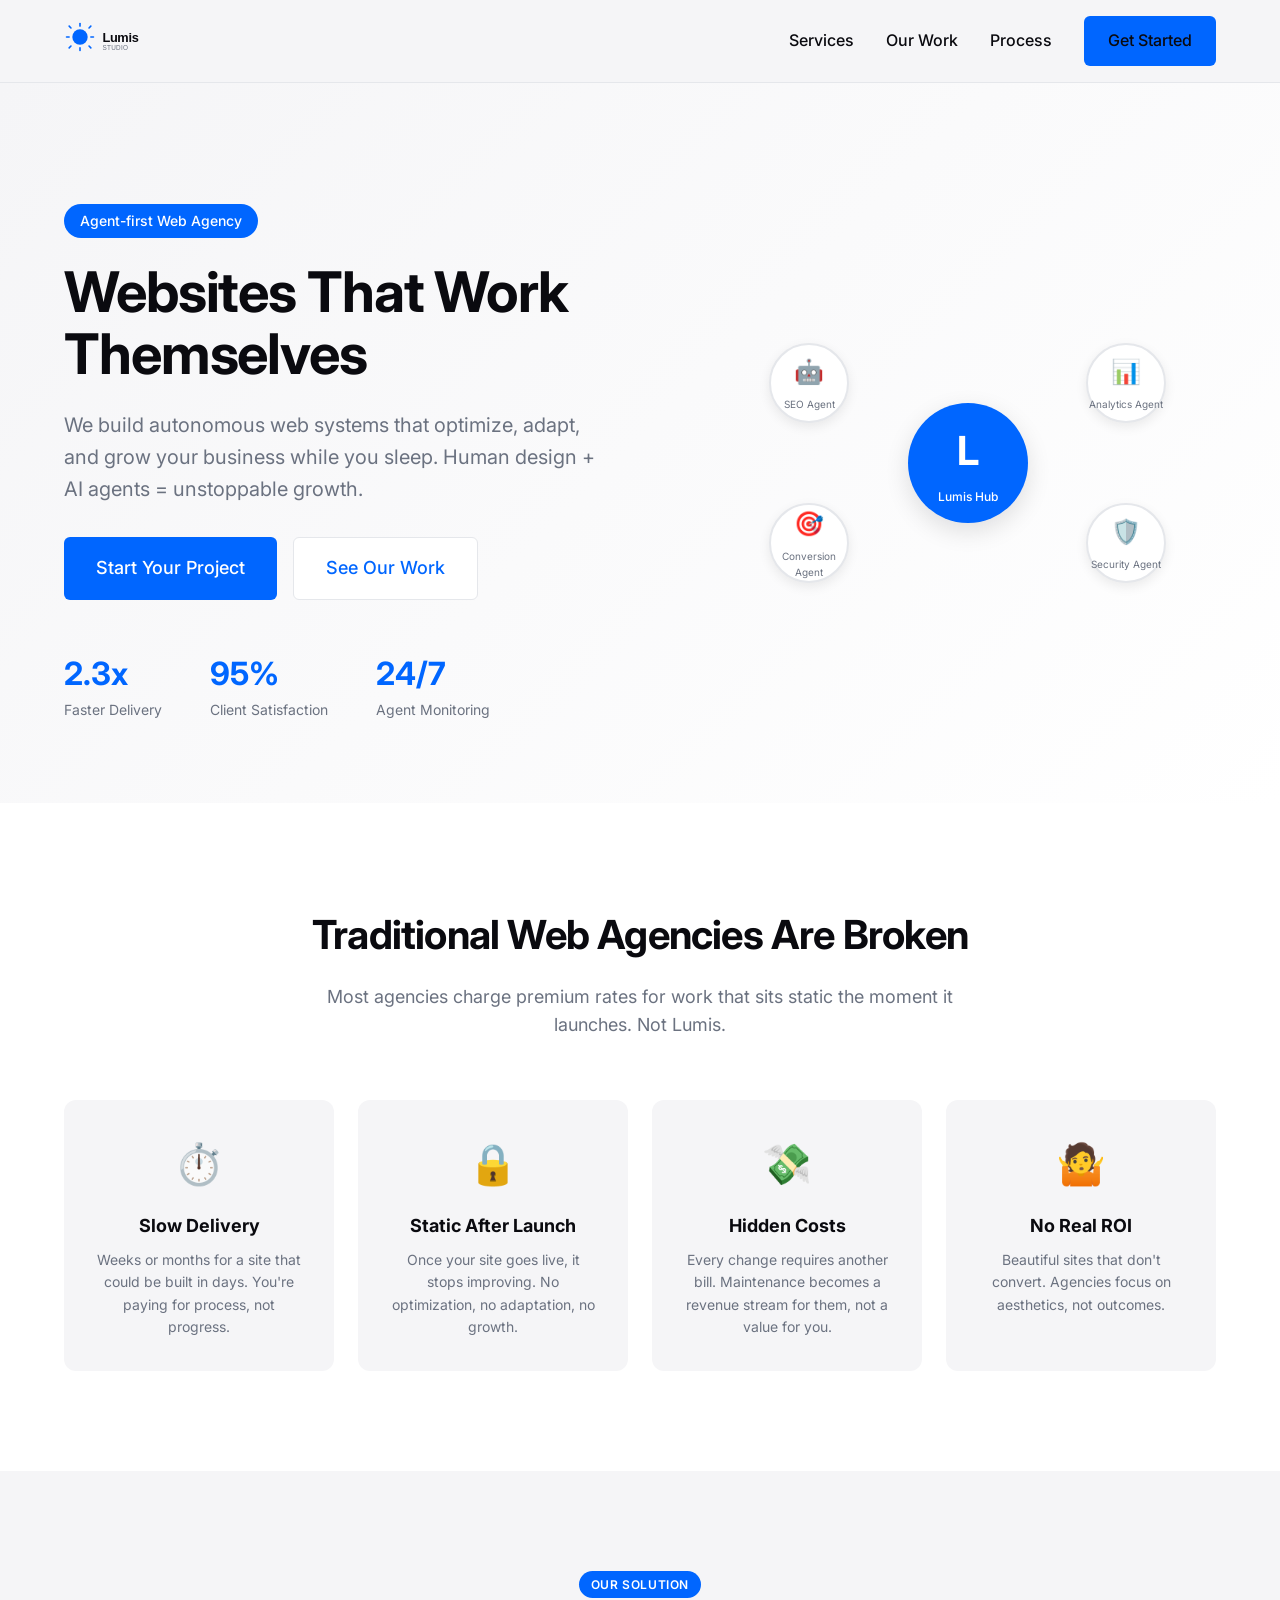
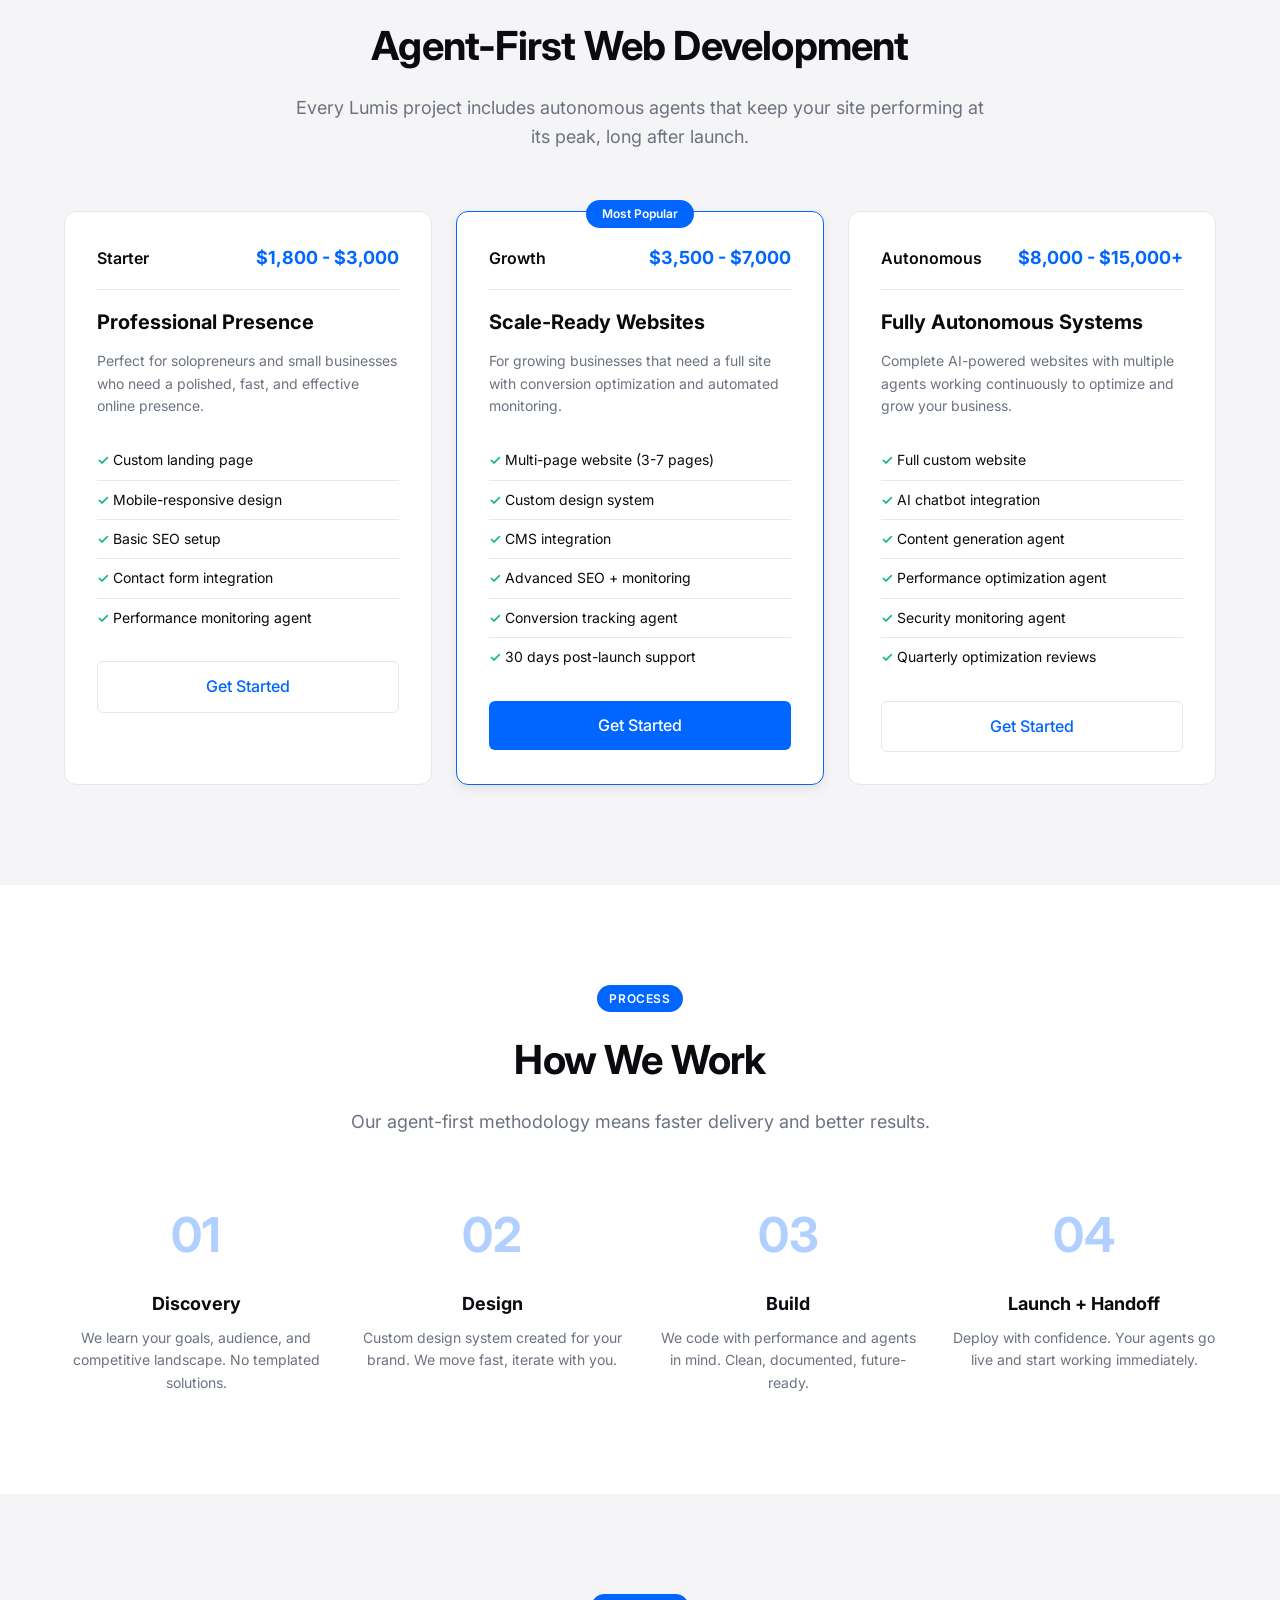
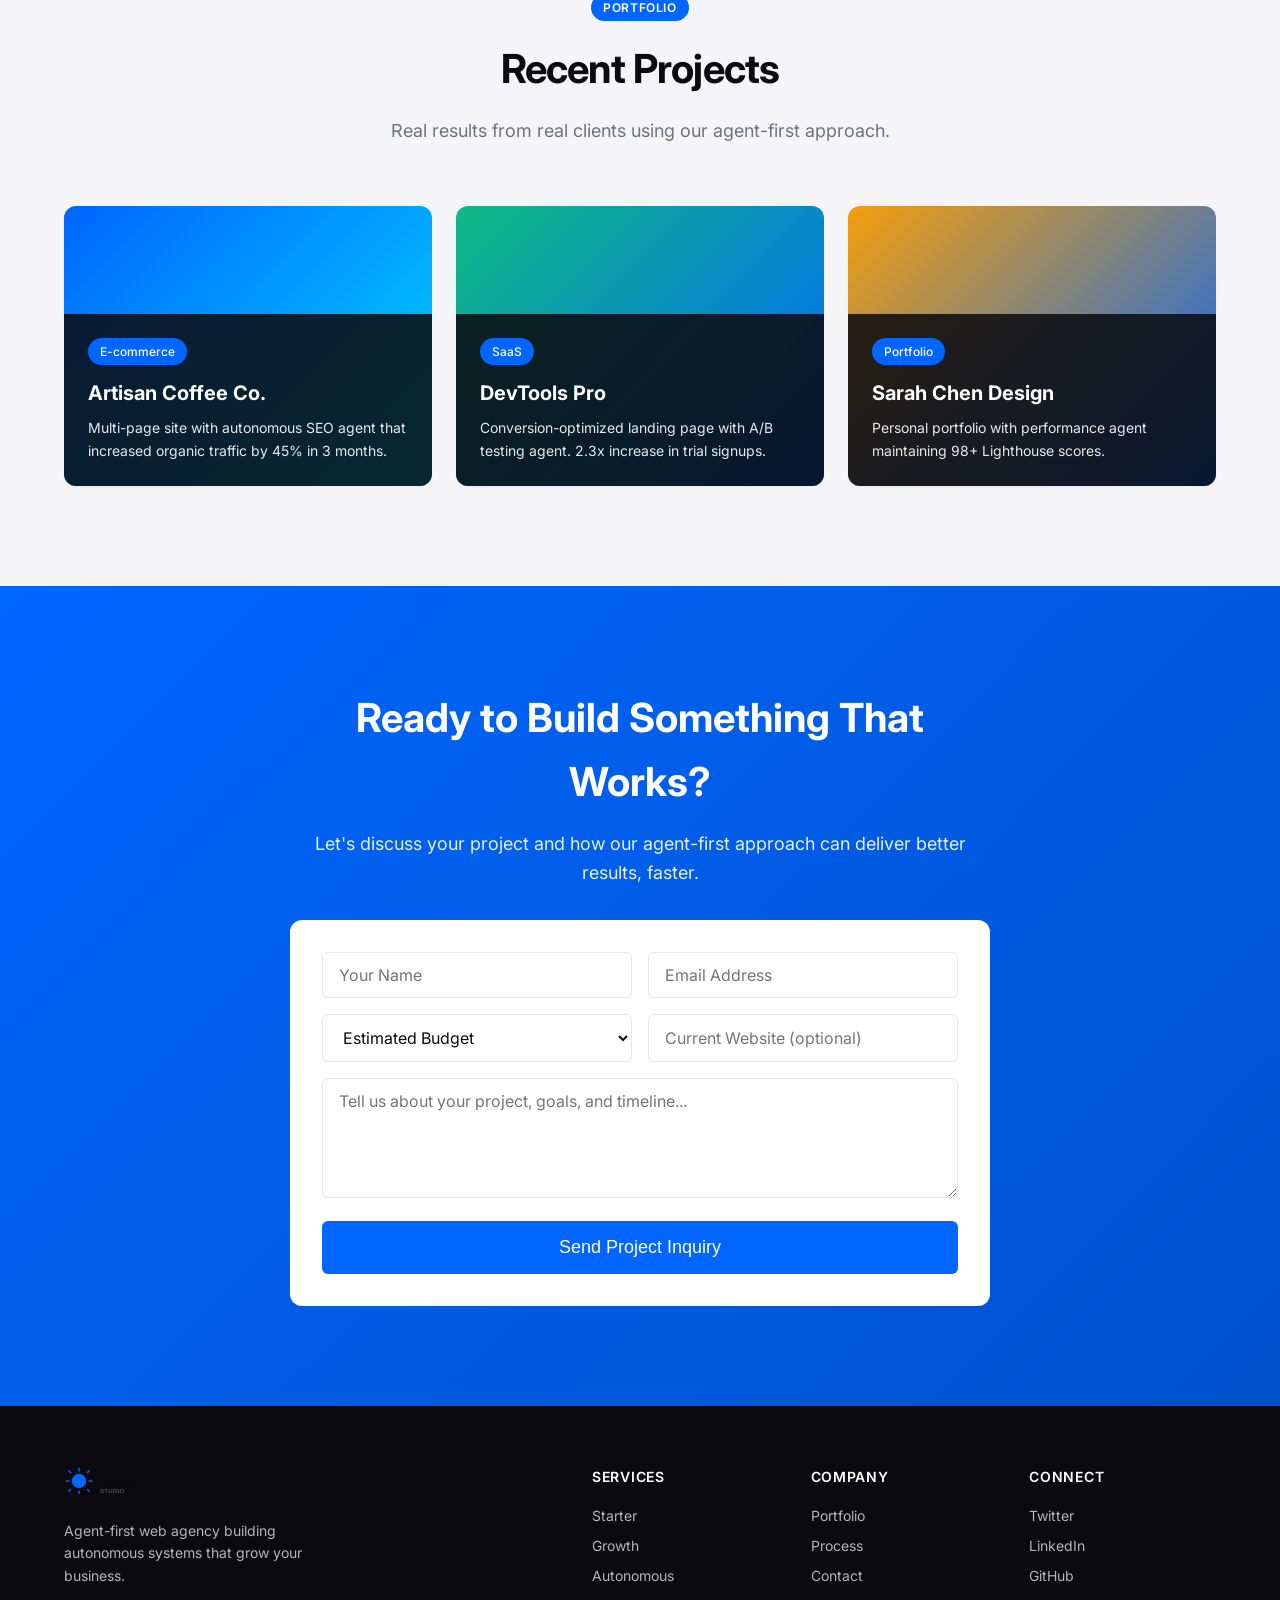
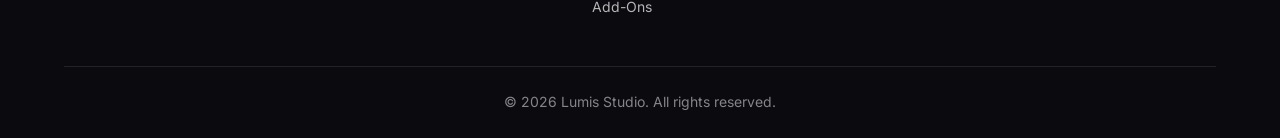
==== src/index.html @ a7a57151 "Initial commit: Lumis Studio landing site - Brand identity (logo, colors, typography, voice) - Servi" ====
<!DOCTYPE html>
<html lang="en">
<head>
    <meta charset="UTF-8">
    <meta name="viewport" content="width=device-width, initial-scale=1.0">
    <title>Lumis Studio — Agent-first Web Agency</title>
    <meta name="description" content="We build websites that work themselves. Agent-first web development with autonomous AI systems that optimize, adapt, and grow your business 24/7.">
    <link rel="preconnect" href="https://fonts.googleapis.com">
    <link rel="preconnect" href="https://fonts.gstatic.com" crossorigin>
    <link href="https://fonts.googleapis.com/css2?family=Inter:wght@400;500;600;700&family=JetBrains+Mono:wght@400;500&display=swap" rel="stylesheet">
    <link rel="stylesheet" href="styles.css">
</head>
<body>
    <!-- Navigation -->
    <nav class="nav">
        <div class="container nav-container">
            <a href="#" class="nav-logo">
                <img src="../brand/logo.svg" alt="Lumis Studio" width="120">
            </a>
            <div class="nav-links">
                <a href="#services">Services</a>
                <a href="#work">Our Work</a>
                <a href="#process">Process</a>
                <a href="#contact" class="btn btn-primary">Get Started</a>
            </div>
            <button class="nav-toggle" aria-label="Toggle menu">
                <span></span>
                <span></span>
                <span></span>
            </button>
        </div>
    </nav>

    <!-- Hero Section -->
    <section class="hero">
        <div class="container">
            <div class="hero-content">
                <span class="hero-badge">Agent-first Web Agency</span>
                <h1>Websites That Work Themselves</h1>
                <p class="hero-subtitle">We build autonomous web systems that optimize, adapt, and grow your business while you sleep. Human design + AI agents = unstoppable growth.</p>
                <div class="hero-cta">
                    <a href="#contact" class="btn btn-primary btn-large">Start Your Project</a>
                    <a href="#work" class="btn btn-secondary btn-large">See Our Work</a>
                </div>
                <div class="hero-stats">
                    <div class="stat">
                        <span class="stat-number">2.3x</span>
                        <span class="stat-label">Faster Delivery</span>
                    </div>
                    <div class="stat">
                        <span class="stat-number">95%</span>
                        <span class="stat-label">Client Satisfaction</span>
                    </div>
                    <div class="stat">
                        <span class="stat-number">24/7</span>
                        <span class="stat-label">Agent Monitoring</span>
                    </div>
                </div>
            </div>
            <div class="hero-visual">
                <div class="agent-node">
                    <div class="agent-icon">🤖</div>
                    <div class="agent-label">SEO Agent</div>
                </div>
                <div class="agent-node">
                    <div class="agent-icon">📊</div>
                    <div class="agent-label">Analytics Agent</div>
                </div>
                <div class="agent-node">
                    <div class="agent-icon">🎯</div>
                    <div class="agent-label">Conversion Agent</div>
                </div>
                <div class="agent-node">
                    <div class="agent-icon">🛡️</div>
                    <div class="agent-label">Security Agent</div>
                </div>
                <div class="agent-hub">
                    <div class="hub-icon">L</div>
                    <div class="hub-label">Lumis Hub</div>
                </div>
            </div>
        </div>
    </section>

    <!-- Problem Section -->
    <section class="problem">
        <div class="container">
            <div class="section-header">
                <h2>Traditional Web Agencies Are Broken</h2>
                <p>Most agencies charge premium rates for work that sits static the moment it launches. Not Lumis.</p>
            </div>
            <div class="problem-grid">
                <div class="problem-card">
                    <div class="problem-icon">⏱️</div>
                    <h3>Slow Delivery</h3>
                    <p>Weeks or months for a site that could be built in days. You're paying for process, not progress.</p>
                </div>
                <div class="problem-card">
                    <div class="problem-icon">🔒</div>
                    <h3>Static After Launch</h3>
                    <p>Once your site goes live, it stops improving. No optimization, no adaptation, no growth.</p>
                </div>
                <div class="problem-card">
                    <div class="problem-icon">💸</div>
                    <h3>Hidden Costs</h3>
                    <p>Every change requires another bill. Maintenance becomes a revenue stream for them, not a value for you.</p>
                </div>
                <div class="problem-card">
                    <div class="problem-icon">🤷</div>
                    <h3>No Real ROI</h3>
                    <p>Beautiful sites that don't convert. Agencies focus on aesthetics, not outcomes.</p>
                </div>
            </div>
        </div>
    </section>

    <!-- Solution Section -->
    <section class="solution" id="services">
        <div class="container">
            <div class="section-header">
                <span class="section-badge">Our Solution</span>
                <h2>Agent-First Web Development</h2>
                <p>Every Lumis project includes autonomous agents that keep your site performing at its peak, long after launch.</p>
            </div>
            <div class="services-grid">
                <div class="service-card">
                    <div class="service-header">
                        <span class="service-tier">Starter</span>
                        <span class="service-price">$1,800 - $3,000</span>
                    </div>
                    <h3>Professional Presence</h3>
                    <p>Perfect for solopreneurs and small businesses who need a polished, fast, and effective online presence.</p>
                    <ul class="service-features">
                        <li>Custom landing page</li>
                        <li>Mobile-responsive design</li>
                        <li>Basic SEO setup</li>
                        <li>Contact form integration</li>
                        <li>Performance monitoring agent</li>
                    </ul>
                    <a href="#contact" class="btn btn-secondary btn-block">Get Started</a>
                </div>
                <div class="service-card featured">
                    <div class="service-badge">Most Popular</div>
                    <div class="service-header">
                        <span class="service-tier">Growth</span>
                        <span class="service-price">$3,500 - $7,000</span>
                    </div>
                    <h3>Scale-Ready Websites</h3>
                    <p>For growing businesses that need a full site with conversion optimization and automated monitoring.</p>
                    <ul class="service-features">
                        <li>Multi-page website (3-7 pages)</li>
                        <li>Custom design system</li>
                        <li>CMS integration</li>
                        <li>Advanced SEO + monitoring</li>
                        <li>Conversion tracking agent</li>
                        <li>30 days post-launch support</li>
                    </ul>
                    <a href="#contact" class="btn btn-primary btn-block">Get Started</a>
                </div>
                <div class="service-card">
                    <div class="service-header">
                        <span class="service-tier">Autonomous</span>
                        <span class="service-price">$8,000 - $15,000+</span>
                    </div>
                    <h3>Fully Autonomous Systems</h3>
                    <p>Complete AI-powered websites with multiple agents working continuously to optimize and grow your business.</p>
                    <ul class="service-features">
                        <li>Full custom website</li>
                        <li>AI chatbot integration</li>
                        <li>Content generation agent</li>
                        <li>Performance optimization agent</li>
                        <li>Security monitoring agent</li>
                        <li>Quarterly optimization reviews</li>
                    </ul>
                    <a href="#contact" class="btn btn-secondary btn-block">Get Started</a>
                </div>
            </div>
        </div>
    </section>

    <!-- How It Works -->
    <section class="process" id="process">
        <div class="container">
            <div class="section-header">
                <span class="section-badge">Process</span>
                <h2>How We Work</h2>
                <p>Our agent-first methodology means faster delivery and better results.</p>
            </div>
            <div class="process-steps">
                <div class="process-step">
                    <div class="step-number">01</div>
                    <h3>Discovery</h3>
                    <p>We learn your goals, audience, and competitive landscape. No templated solutions.</p>
                </div>
                <div class="process-step">
                    <div class="step-number">02</div>
                    <h3>Design</h3>
                    <p>Custom design system created for your brand. We move fast, iterate with you.</p>
                </div>
                <div class="process-step">
                    <div class="step-number">03</div>
                    <h3>Build</h3>
                    <p>We code with performance and agents in mind. Clean, documented, future-ready.</p>
                </div>
                <div class="process-step">
                    <div class="step-number">04</div>
                    <h3>Launch + Handoff</h3>
                    <p>Deploy with confidence. Your agents go live and start working immediately.</p>
                </div>
            </div>
        </div>
    </section>

    <!-- Portfolio Preview -->
    <section class="work" id="work">
        <div class="container">
            <div class="section-header">
                <span class="section-badge">Portfolio</span>
                <h2>Recent Projects</h2>
                <p>Real results from real clients using our agent-first approach.</p>
            </div>
            <div class="work-grid">
                <div class="work-case">
                    <div class="work-image" style="background: linear-gradient(135deg, #0066FF 0%, #00D4FF 100%);">
                        <div class="work-overlay">
                            <span class="work-category">E-commerce</span>
                            <h3>Artisan Coffee Co.</h3>
                            <p>Multi-page site with autonomous SEO agent that increased organic traffic by 45% in 3 months.</p>
                        </div>
                    </div>
                </div>
                <div class="work-case">
                    <div class="work-image" style="background: linear-gradient(135deg, #10B981 0%, #0066FF 100%);">
                        <div class="work-overlay">
                            <span class="work-category">SaaS</span>
                            <h3>DevTools Pro</h3>
                            <p>Conversion-optimized landing page with A/B testing agent. 2.3x increase in trial signups.</p>
                        </div>
                    </div>
                </div>
                <div class="work-case">
                    <div class="work-image" style="background: linear-gradient(135deg, #F59E0B 0%, #0066FF 100%);">
                        <div class="work-overlay">
                            <span class="work-category">Portfolio</span>
                            <h3>Sarah Chen Design</h3>
                            <p>Personal portfolio with performance agent maintaining 98+ Lighthouse scores.</p>
                        </div>
                    </div>
                </div>
            </div>
        </div>
    </section>

    <!-- CTA Section -->
    <section class="cta" id="contact">
        <div class="container">
            <div class="cta-content">
                <h2>Ready to Build Something That Works?</h2>
                <p>Let's discuss your project and how our agent-first approach can deliver better results, faster.</p>
                <form class="cta-form" id="contactForm">
                    <div class="form-row">
                        <input type="text" name="name" placeholder="Your Name" required>
                        <input type="email" name="email" placeholder="Email Address" required>
                    </div>
                    <div class="form-row">
                        <select name="budget" required>
                            <option value="" disabled selected>Estimated Budget</option>
                            <option value="starter">$1,800 - $3,000 (Starter)</option>
                            <option value="growth">$3,500 - $7,000 (Growth)</option>
                            <option value="autonomous">$8,000 - $15,000+ (Autonomous)</option>
                            <option value="custom">Custom / Not Sure</option>
                        </select>
                        <input type="text" name="website" placeholder="Current Website (optional)">
                    </div>
                    <textarea name="message" placeholder="Tell us about your project, goals, and timeline..." rows="4" required></textarea>
                    <button type="submit" class="btn btn-primary btn-large btn-block">Send Project Inquiry</button>
                </form>
            </div>
        </div>
    </section>

    <!-- Footer -->
    <footer class="footer">
        <div class="container">
            <div class="footer-content">
                <div class="footer-brand">
                    <img src="../brand/logo.svg" alt="Lumis Studio" width="120">
                    <p>Agent-first web agency building autonomous systems that grow your business.</p>
                </div>
                <div class="footer-links">
                    <div class="footer-column">
                        <h4>Services</h4>
                        <a href="#services">Starter</a>
                        <a href="#services">Growth</a>
                        <a href="#services">Autonomous</a>
                        <a href="#services">Add-Ons</a>
                    </div>
                    <div class="footer-column">
                        <h4>Company</h4>
                        <a href="#work">Portfolio</a>
                        <a href="#process">Process</a>
                        <a href="#contact">Contact</a>
                    </div>
                    <div class="footer-column">
                        <h4>Connect</h4>
                        <a href="#">Twitter</a>
                        <a href="#">LinkedIn</a>
                        <a href="#">GitHub</a>
                    </div>
                </div>
            </div>
            <div class="footer-bottom">
                <p>&copy; 2026 Lumis Studio. All rights reserved.</p>
            </div>
        </div>
    </footer>

    <script src="script.js"></script>
</body>
</html>
---- src/styles.css ----
/* ===== CSS Variables ===== */
:root {
    --color-bg: #F5F5F7;
    --color-surface: #FFFFFF;
    --color-primary: #0066FF;
    --color-primary-dark: #0052CC;
    --color-text: #0A0A0F;
    --color-text-light: #6B7280;
    --color-border: #E5E7EB;
    --color-success: #10B981;
    --color-warning: #F59E0B;

    --font-primary: 'Inter', -apple-system, BlinkMacSystemFont, 'Segoe UI', sans-serif;
    --font-mono: 'JetBrains Mono', 'Fira Code', monospace;

    --shadow-sm: 0 1px 2px rgba(10, 10, 15, 0.05);
    --shadow-md: 0 4px 12px rgba(10, 10, 15, 0.08);
    --shadow-lg: 0 8px 24px rgba(10, 10, 15, 0.12);

    --radius-sm: 6px;
    --radius-md: 12px;
    --radius-lg: 20px;

    --transition: all 0.2s ease;
}

/* ===== Reset & Base ===== */
*, *::before, *::after {
    box-sizing: border-box;
    margin: 0;
    padding: 0;
}

html {
    scroll-behavior: smooth;
}

body {
    font-family: var(--font-primary);
    background-color: var(--color-bg);
    color: var(--color-text);
    line-height: 1.6;
    -webkit-font-smoothing: antialiased;
}

.container {
    max-width: 1200px;
    margin: 0 auto;
    padding: 0 24px;
}

img {
    max-width: 100%;
    height: auto;
}

a {
    color: var(--color-primary);
    text-decoration: none;
    transition: var(--transition);
}

a:hover {
    color: var(--color-primary-dark);
}

/* ===== Buttons ===== */
.btn {
    display: inline-flex;
    align-items: center;
    justify-content: center;
    padding: 12px 24px;
    font-size: 1rem;
    font-weight: 500;
    border-radius: var(--radius-sm);
    border: none;
    cursor: pointer;
    transition: var(--transition);
    text-decoration: none;
}

.btn-primary {
    background-color: var(--color-primary);
    color: white;
}

.btn-primary:hover {
    background-color: var(--color-primary-dark);
    color: white;
    transform: translateY(-1px);
}

.btn-secondary {
    background-color: var(--color-surface);
    color: var(--color-primary);
    border: 1px solid var(--color-border);
}

.btn-secondary:hover {
    border-color: var(--color-primary);
}

.btn-large {
    padding: 16px 32px;
    font-size: 1.125rem;
}

.btn-block {
    width: 100%;
}

/* ===== Navigation ===== */
.nav {
    position: sticky;
    top: 0;
    background: rgba(245, 245, 247, 0.95);
    backdrop-filter: blur(8px);
    border-bottom: 1px solid var(--color-border);
    z-index: 1000;
    padding: 16px 0;
}

.nav-container {
    display: flex;
    align-items: center;
    justify-content: space-between;
}

.nav-logo img {
    height: 32px;
    width: auto;
}

.nav-links {
    display: flex;
    align-items: center;
    gap: 32px;
}

.nav-links a {
    color: var(--color-text);
    font-weight: 500;
}

.nav-links a:hover {
    color: var(--color-primary);
}

.nav-toggle {
    display: none;
    flex-direction: column;
    gap: 4px;
    background: none;
    border: none;
    cursor: pointer;
    padding: 8px;
}

.nav-toggle span {
    width: 24px;
    height: 2px;
    background: var(--color-text);
    transition: var(--transition);
}

/* ===== Hero Section ===== */
.hero {
    padding: 120px 0 80px;
    background: linear-gradient(135deg, var(--color-bg) 0%, var(--color-surface) 100%);
    min-height: 80vh;
    display: flex;
    align-items: center;
}

.hero .container {
    display: grid;
    grid-template-columns: 1.2fr 1fr;
    gap: 60px;
    align-items: center;
}

.hero-badge {
    display: inline-block;
    background: var(--color-primary);
    color: white;
    padding: 6px 16px;
    border-radius: 100px;
    font-size: 0.875rem;
    font-weight: 500;
    margin-bottom: 24px;
}

.hero h1 {
    font-size: 3.5rem;
    font-weight: 700;
    line-height: 1.1;
    margin-bottom: 24px;
    letter-spacing: -0.02em;
}

.hero-subtitle {
    font-size: 1.25rem;
    color: var(--color-text-light);
    margin-bottom: 32px;
    max-width: 540px;
}

.hero-cta {
    display: flex;
    gap: 16px;
    margin-bottom: 48px;
    flex-wrap: wrap;
}

.hero-stats {
    display: flex;
    gap: 48px;
}

.stat {
    display: flex;
    flex-direction: column;
}

.stat-number {
    font-size: 2rem;
    font-weight: 700;
    color: var(--color-primary);
}

.stat-label {
    font-size: 0.875rem;
    color: var(--color-text-light);
}

/* Hero Visual - Agent Network */
.hero-visual {
    position: relative;
    width: 100%;
    height: 400px;
}

.agent-hub {
    position: absolute;
    top: 50%;
    left: 50%;
    transform: translate(-50%, -50%);
    width: 120px;
    height: 120px;
    background: var(--color-primary);
    border-radius: 50%;
    display: flex;
    flex-direction: column;
    align-items: center;
    justify-content: center;
    box-shadow: var(--shadow-lg);
}

.hub-icon {
    font-family: var(--font-primary);
    font-size: 2.5rem;
    font-weight: 700;
    color: white;
}

.hub-label {
    font-size: 0.75rem;
    color: white;
    font-weight: 500;
    margin-top: 4px;
}

.agent-node {
    position: absolute;
    width: 80px;
    height: 80px;
    background: var(--color-surface);
    border-radius: 50%;
    display: flex;
    flex-direction: column;
    align-items: center;
    justify-content: center;
    box-shadow: var(--shadow-md);
    border: 2px solid var(--color-border);
}

.agent-icon {
    font-size: 1.5rem;
}

.agent-label {
    font-size: 0.625rem;
    color: var(--color-text-light);
    text-align: center;
    margin-top: 4px;
}

.agent-node:nth-child(1) { top: 20%; left: 10%; }
.agent-node:nth-child(2) { top: 20%; right: 10%; }
.agent-node:nth-child(3) { bottom: 20%; left: 10%; }
.agent-node:nth-child(4) { bottom: 20%; right: 10%; }

/* ===== Section Styles ===== */
section {
    padding: 100px 0;
}

.section-header {
    text-align: center;
    max-width: 700px;
    margin: 0 auto 60px;
}

.section-badge {
    display: inline-block;
    background: var(--color-primary);
    color: white;
    padding: 4px 12px;
    border-radius: 100px;
    font-size: 0.75rem;
    font-weight: 600;
    text-transform: uppercase;
    letter-spacing: 0.05em;
    margin-bottom: 16px;
}

.section-header h2 {
    font-size: 2.5rem;
    font-weight: 700;
    margin-bottom: 16px;
    letter-spacing: -0.02em;
}

.section-header p {
    font-size: 1.125rem;
    color: var(--color-text-light);
}

/* ===== Problem Section ===== */
.problem {
    background: var(--color-surface);
}

.problem-grid {
    display: grid;
    grid-template-columns: repeat(4, 1fr);
    gap: 24px;
}

.problem-card {
    padding: 32px;
    background: var(--color-bg);
    border-radius: var(--radius-md);
    text-align: center;
}

.problem-icon {
    font-size: 2.5rem;
    margin-bottom: 16px;
}

.problem-card h3 {
    font-size: 1.125rem;
    margin-bottom: 8px;
}

.problem-card p {
    font-size: 0.875rem;
    color: var(--color-text-light);
}

/* ===== Services Section ===== */
.services-grid {
    display: grid;
    grid-template-columns: repeat(3, 1fr);
    gap: 24px;
}

.service-card {
    background: var(--color-surface);
    border: 1px solid var(--color-border);
    border-radius: var(--radius-md);
    padding: 32px;
    position: relative;
    transition: var(--transition);
}

.service-card:hover {
    transform: translateY(-4px);
    box-shadow: var(--shadow-lg);
}

.service-card.featured {
    border-color: var(--color-primary);
    box-shadow: var(--shadow-md);
}

.service-badge {
    position: absolute;
    top: -12px;
    left: 50%;
    transform: translateX(-50%);
    background: var(--color-primary);
    color: white;
    padding: 4px 16px;
    border-radius: 100px;
    font-size: 0.75rem;
    font-weight: 600;
}

.service-header {
    display: flex;
    justify-content: space-between;
    align-items: baseline;
    margin-bottom: 16px;
    padding-bottom: 16px;
    border-bottom: 1px solid var(--color-border);
}

.service-tier {
    font-weight: 600;
    color: var(--color-text);
}

.service-price {
    font-weight: 700;
    color: var(--color-primary);
    font-size: 1.125rem;
}

.service-card h3 {
    font-size: 1.25rem;
    margin-bottom: 12px;
}

.service-card > p {
    color: var(--color-text-light);
    font-size: 0.875rem;
    margin-bottom: 24px;
}

.service-features {
    list-style: none;
    margin-bottom: 24px;
}

.service-features li {
    padding: 8px 0;
    font-size: 0.875rem;
    color: var(--color-text);
    border-bottom: 1px solid var(--color-border);
}

.service-features li:last-child {
    border-bottom: none;
}

.service-features li::before {
    content: "✓ ";
    color: var(--color-success);
    font-weight: 600;
}

/* ===== Process Section ===== */
.process {
    background: var(--color-surface);
}

.process-steps {
    display: grid;
    grid-template-columns: repeat(4, 1fr);
    gap: 32px;
}

.process-step {
    text-align: center;
}

.step-number {
    font-size: 3rem;
    font-weight: 700;
    color: var(--color-primary);
    opacity: 0.3;
    margin-bottom: 16px;
}

.process-step h3 {
    font-size: 1.125rem;
    margin-bottom: 8px;
}

.process-step p {
    font-size: 0.875rem;
    color: var(--color-text-light);
}

/* ===== Work/Portfolio Section ===== */
.work-grid {
    display: grid;
    grid-template-columns: repeat(3, 1fr);
    gap: 24px;
}

.work-case {
    border-radius: var(--radius-md);
    overflow: hidden;
    background: var(--color-surface);
    box-shadow: var(--shadow-sm);
    transition: var(--transition);
}

.work-case:hover {
    transform: translateY(-4px);
    box-shadow: var(--shadow-lg);
}

.work-image {
    height: 280px;
    position: relative;
    display: flex;
    align-items: flex-end;
}

.work-overlay {
    background: rgba(10, 10, 15, 0.85);
    color: white;
    padding: 24px;
    width: 100%;
}

.work-category {
    display: inline-block;
    background: var(--color-primary);
    padding: 4px 12px;
    border-radius: 100px;
    font-size: 0.75rem;
    font-weight: 500;
    margin-bottom: 12px;
}

.work-overlay h3 {
    font-size: 1.25rem;
    margin-bottom: 8px;
}

.work-overlay p {
    font-size: 0.875rem;
    opacity: 0.9;
}

/* ===== CTA Section ===== */
.cta {
    background: linear-gradient(135deg, var(--color-primary) 0%, var(--color-primary-dark) 100%);
    color: white;
}

.cta-content {
    max-width: 700px;
    margin: 0 auto;
    text-align: center;
}

.cta h2 {
    font-size: 2.5rem;
    margin-bottom: 16px;
}

.cta p {
    font-size: 1.125rem;
    margin-bottom: 32px;
    opacity: 0.9;
}

.cta-form {
    background: var(--color-surface);
    padding: 32px;
    border-radius: var(--radius-md);
    text-align: left;
}

.form-row {
    display: grid;
    grid-template-columns: 1fr 1fr;
    gap: 16px;
    margin-bottom: 16px;
}

.cta-form input,
.cta-form select,
.cta-form textarea {
    width: 100%;
    padding: 12px 16px;
    border: 1px solid var(--color-border);
    border-radius: var(--radius-sm);
    font-family: var(--font-primary);
    font-size: 1rem;
    background: var(--color-surface);
    color: var(--color-text);
    transition: var(--transition);
}

.cta-form input:focus,
.cta-form select:focus,
.cta-form textarea:focus {
    outline: none;
    border-color: var(--color-primary);
    box-shadow: 0 0 0 3px rgba(0, 102, 255, 0.1);
}

.cta-form textarea {
    resize: vertical;
    min-height: 120px;
}

.cta-form button {
    margin-top: 16px;
}

/* ===== Footer ===== */
.footer {
    background: var(--color-text);
    color: white;
    padding: 60px 0 24px;
}

.footer-content {
    display: grid;
    grid-template-columns: 1.5fr 2fr;
    gap: 60px;
    margin-bottom: 40px;
}

.footer-brand p {
    color: rgba(255, 255, 255, 0.7);
    margin-top: 16px;
    font-size: 0.875rem;
    max-width: 280px;
}

.footer-links {
    display: grid;
    grid-template-columns: repeat(3, 1fr);
    gap: 32px;
}

.footer-column h4 {
    font-size: 0.875rem;
    font-weight: 600;
    margin-bottom: 16px;
    text-transform: uppercase;
    letter-spacing: 0.05em;
}

.footer-column a {
    display: block;
    color: rgba(255, 255, 255, 0.7);
    font-size: 0.875rem;
    margin-bottom: 8px;
}

.footer-column a:hover {
    color: white;
}

.footer-bottom {
    padding-top: 24px;
    border-top: 1px solid rgba(255, 255, 255, 0.1);
    text-align: center;
    font-size: 0.875rem;
    color: rgba(255, 255, 255, 0.5);
}

/* ===== Responsive Design ===== */
@media (max-width: 1024px) {
    .hero .container {
        grid-template-columns: 1fr;
        text-align: center;
    }

    .hero-subtitle {
        margin: 0 auto 32px;
    }

    .hero-cta {
        justify-content: center;
    }

    .hero-stats {
        justify-content: center;
    }

    .hero-visual {
        height: 300px;
    }

    .problem-grid,
    .services-grid,
    .process-steps,
    .work-grid {
        grid-template-columns: repeat(2, 1fr);
    }
}

@media (max-width: 768px) {
    .nav-links {
        display: none;
        position: absolute;
        top: 100%;
        left: 0;
        right: 0;
        background: var(--color-surface);
        flex-direction: column;
        padding: 24px;
        border-bottom: 1px solid var(--color-border);
        gap: 16px;
    }

    .nav-links.active {
        display: flex;
    }

    .nav-toggle {
        display: flex;
    }

    .hero h1 {
        font-size: 2.5rem;
    }

    .hero-stats {
        flex-direction: column;
        gap: 24px;
    }

    .problem-grid,
    .services-grid,
    .process-steps,
    .work-grid {
        grid-template-columns: 1fr;
    }

    .form-row {
        grid-template-columns: 1fr;
    }

    .footer-content {
        grid-template-columns: 1fr;
        gap: 40px;
    }

    .footer-links {
        grid-template-columns: repeat(2, 1fr);
    }
}

@media (max-width: 480px) {
    .hero {
        padding: 80px 0 60px;
    }

    .hero h1 {
        font-size: 2rem;
    }

    .section-header h2 {
        font-size: 1.75rem;
    }

    .cta h2 {
        font-size: 1.75rem;
    }

    .footer-links {
        grid-template-columns: 1fr;
    }
}
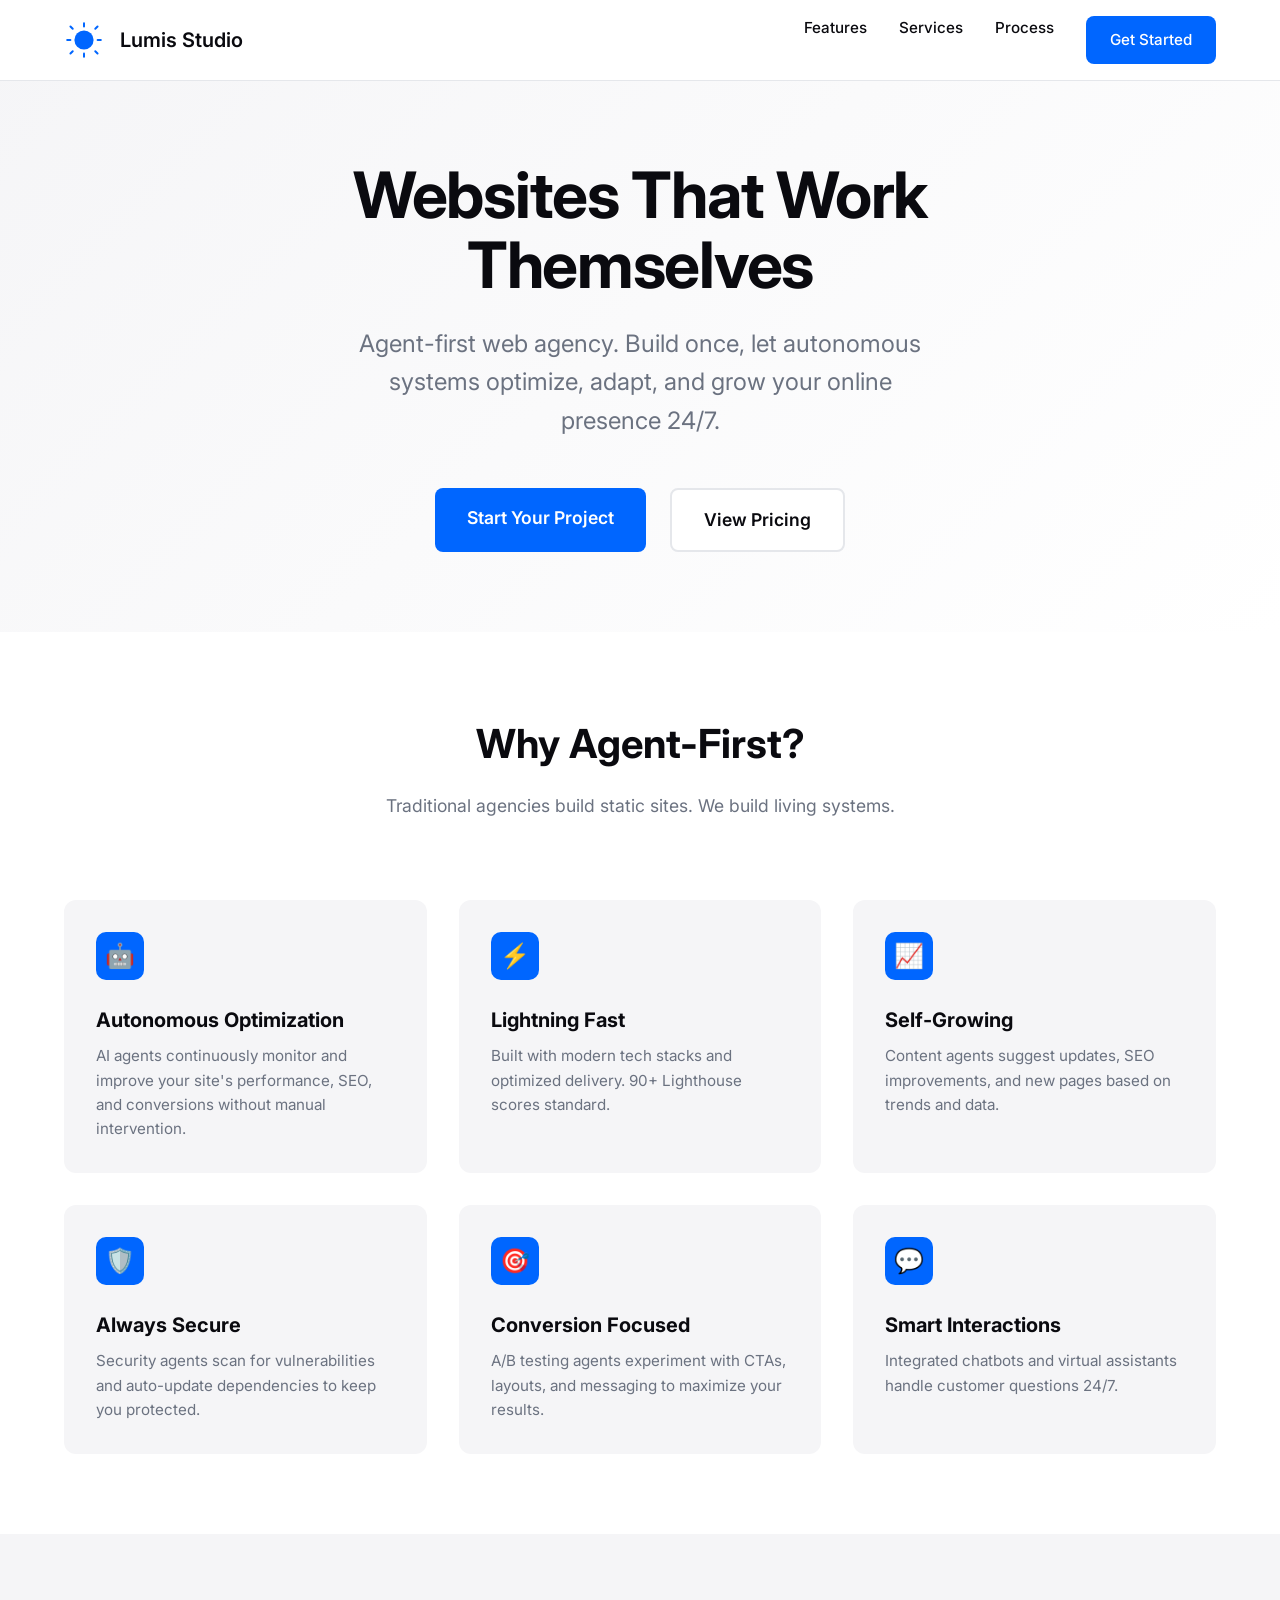
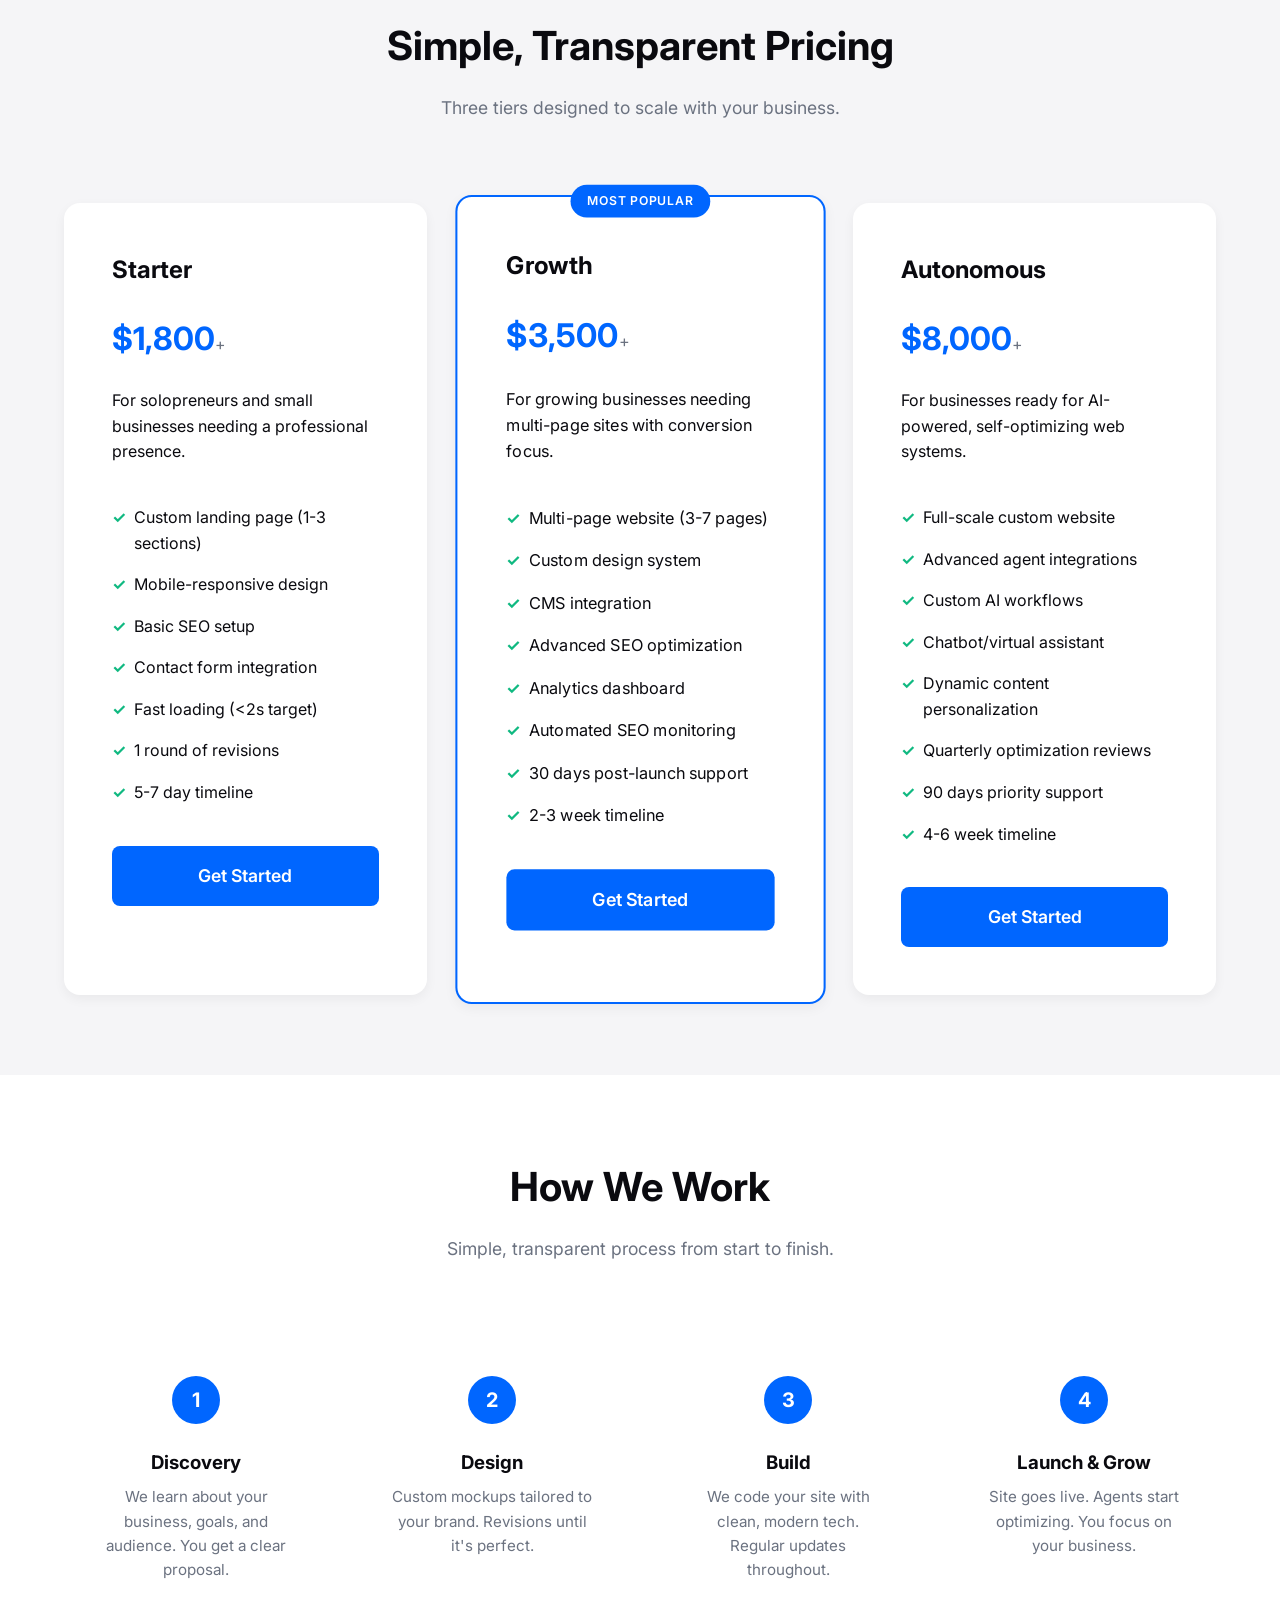
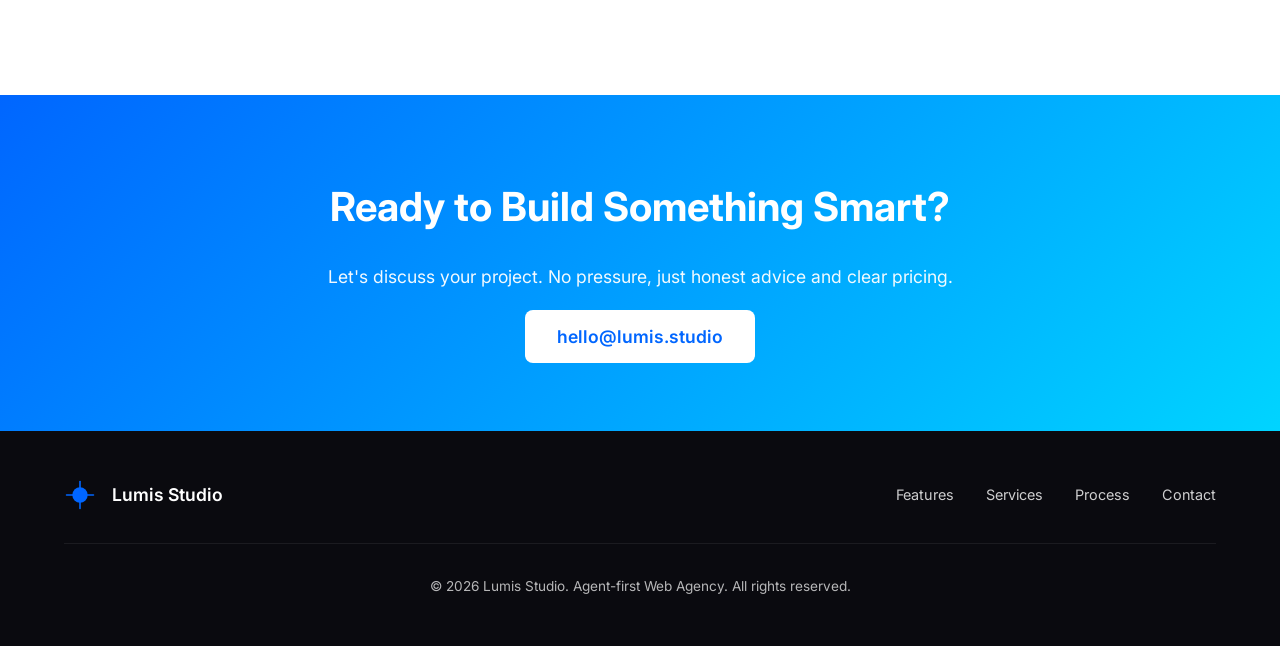
==== commit 1955ad71: "Initial commit: Lumis Studio brand, services, landing page, portfolio template" ====
--- a/src/index.html
+++ b/src/index.html
@@ -1,320 +1,741 @@
 <!DOCTYPE html>
 <html lang="en">
 <head>
-    <meta charset="UTF-8">
-    <meta name="viewport" content="width=device-width, initial-scale=1.0">
-    <title>Lumis Studio — Agent-first Web Agency</title>
-    <meta name="description" content="We build websites that work themselves. Agent-first web development with autonomous AI systems that optimize, adapt, and grow your business 24/7.">
-    <link rel="preconnect" href="https://fonts.googleapis.com">
-    <link rel="preconnect" href="https://fonts.gstatic.com" crossorigin>
-    <link href="https://fonts.googleapis.com/css2?family=Inter:wght@400;500;600;700&family=JetBrains+Mono:wght@400;500&display=swap" rel="stylesheet">
-    <link rel="stylesheet" href="styles.css">
+  <meta charset="UTF-8">
+  <meta name="viewport" content="width=device-width, initial-scale=1.0">
+  <meta name="description" content="Lumis Studio builds agent-first websites that optimize, adapt, and grow while you sleep. Modern web agency powered by autonomous AI systems.">
+  <title>Lumis Studio — Agent-first Web Agency</title>
+  
+  <!-- Fonts -->
+  <link rel="preconnect" href="https://fonts.googleapis.com">
+  <link rel="preconnect" href="https://fonts.gstatic.com" crossorigin>
+  <link href="https://fonts.googleapis.com/css2?family=Inter:wght@400;500;600;700&family=JetBrains+Mono:wght@400;500&display=swap" rel="stylesheet">
+  
+  <style>
+    /* ===== CSS Variables ===== */
+    :root {
+      /* Primary Colors */
+      --lumis-light: #F5F5F7;
+      --clarity-white: #FFFFFF;
+      --agent-blue: #0066FF;
+      --deep-space: #0A0A0F;
+      
+      /* Secondary Colors */
+      --growth-green: #10B981;
+      --warning-amber: #F59E0B;
+      --soft-gray: #E5E7EB;
+      --text-muted: #6B7280;
+      
+      /* Typography */
+      --font-primary: 'Inter', -apple-system, BlinkMacSystemFont, 'Segoe UI', sans-serif;
+      --font-mono: 'JetBrains Mono', monospace;
+      
+      /* Spacing */
+      --space-xs: 0.5rem;
+      --space-sm: 1rem;
+      --space-md: 1.5rem;
+      --space-lg: 2rem;
+      --space-xl: 3rem;
+      --space-2xl: 5rem;
+      
+      /* Transitions */
+      --transition-fast: 150ms ease;
+      --transition-base: 300ms ease;
+    }
+
+    /* ===== Reset & Base ===== */
+    * {
+      margin: 0;
+      padding: 0;
+      box-sizing: border-box;
+    }
+
+    html {
+      scroll-behavior: smooth;
+    }
+
+    body {
+      font-family: var(--font-primary);
+      font-size: 16px;
+      line-height: 1.6;
+      color: var(--deep-space);
+      background: var(--clarity-white);
+      -webkit-font-smoothing: antialiased;
+      -moz-osx-font-smoothing: grayscale;
+    }
+
+    a {
+      color: var(--agent-blue);
+      text-decoration: none;
+      transition: color var(--transition-fast);
+    }
+
+    a:hover {
+      color: #0052CC;
+    }
+
+    img {
+      max-width: 100%;
+      height: auto;
+    }
+
+    /* ===== Layout ===== */
+    .container {
+      max-width: 1200px;
+      margin: 0 auto;
+      padding: 0 var(--space-md);
+    }
+
+    section {
+      padding: var(--space-2xl) 0;
+    }
+
+    /* ===== Header ===== */
+    .header {
+      position: fixed;
+      top: 0;
+      left: 0;
+      right: 0;
+      background: rgba(255, 255, 255, 0.95);
+      backdrop-filter: blur(10px);
+      border-bottom: 1px solid var(--soft-gray);
+      z-index: 1000;
+      padding: var(--space-sm) 0;
+    }
+
+    .header-content {
+      display: flex;
+      justify-content: space-between;
+      align-items: center;
+    }
+
+    .logo {
+      display: flex;
+      align-items: center;
+      gap: var(--space-sm);
+    }
+
+    .logo svg {
+      width: 40px;
+      height: 40px;
+    }
+
+    .logo-text {
+      font-weight: 600;
+      font-size: 1.25rem;
+      color: var(--deep-space);
+    }
+
+    .nav {
+      display: flex;
+      gap: var(--space-lg);
+    }
+
+    .nav a {
+      color: var(--deep-space);
+      font-weight: 500;
+      font-size: 0.95rem;
+    }
+
+    .nav a:hover {
+      color: var(--agent-blue);
+    }
+
+    .cta-button {
+      background: var(--agent-blue);
+      color: white !important;
+      padding: 0.75rem 1.5rem;
+      border-radius: 8px;
+      font-weight: 600;
+      transition: all var(--transition-base);
+    }
+
+    .cta-button:hover {
+      background: #0052CC;
+      transform: translateY(-2px);
+      box-shadow: 0 4px 12px rgba(0, 102, 255, 0.3);
+    }
+
+    /* ===== Hero Section ===== */
+    .hero {
+      padding-top: calc(80px + var(--space-2xl));
+      padding-bottom: var(--space-2xl);
+      background: linear-gradient(135deg, var(--lumis-light) 0%, var(--clarity-white) 100%);
+      text-align: center;
+    }
+
+    .hero h1 {
+      font-size: clamp(2.5rem, 6vw, 4rem);
+      font-weight: 700;
+      line-height: 1.1;
+      margin-bottom: var(--space-md);
+      letter-spacing: -0.02em;
+    }
+
+    .hero .tagline {
+      font-size: clamp(1.25rem, 3vw, 1.5rem);
+      color: var(--text-muted);
+      margin-bottom: var(--space-xl);
+      max-width: 600px;
+      margin-left: auto;
+      margin-right: auto;
+    }
+
+    .hero-buttons {
+      display: flex;
+      gap: var(--space-md);
+      justify-content: center;
+      flex-wrap: wrap;
+    }
+
+    .btn-primary {
+      background: var(--agent-blue);
+      color: white;
+      padding: 1rem 2rem;
+      border-radius: 8px;
+      font-weight: 600;
+      font-size: 1.1rem;
+      transition: all var(--transition-base);
+      border: none;
+      cursor: pointer;
+    }
+
+    .btn-primary:hover {
+      background: #0052CC;
+      transform: translateY(-2px);
+      box-shadow: 0 8px 20px rgba(0, 102, 255, 0.25);
+    }
+
+    .btn-secondary {
+      background: white;
+      color: var(--deep-space);
+      padding: 1rem 2rem;
+      border-radius: 8px;
+      font-weight: 600;
+      font-size: 1.1rem;
+      border: 2px solid var(--soft-gray);
+      cursor: pointer;
+      transition: all var(--transition-base);
+    }
+
+    .btn-secondary:hover {
+      border-color: var(--agent-blue);
+      color: var(--agent-blue);
+    }
+
+    /* ===== Features Section ===== */
+    .features {
+      background: var(--clarity-white);
+    }
+
+    .section-header {
+      text-align: center;
+      margin-bottom: var(--space-2xl);
+    }
+
+    .section-header h2 {
+      font-size: clamp(2rem, 4vw, 2.5rem);
+      margin-bottom: var(--space-sm);
+    }
+
+    .section-header p {
+      color: var(--text-muted);
+      font-size: 1.1rem;
+      max-width: 600px;
+      margin: 0 auto;
+    }
+
+    .features-grid {
+      display: grid;
+      grid-template-columns: repeat(auto-fit, minmax(300px, 1fr));
+      gap: var(--space-lg);
+    }
+
+    .feature-card {
+      padding: var(--space-lg);
+      border-radius: 12px;
+      background: var(--lumis-light);
+      transition: all var(--transition-base);
+    }
+
+    .feature-card:hover {
+      transform: translateY(-4px);
+      box-shadow: 0 12px 24px rgba(0, 0, 0, 0.08);
+    }
+
+    .feature-icon {
+      width: 48px;
+      height: 48px;
+      background: var(--agent-blue);
+      border-radius: 10px;
+      display: flex;
+      align-items: center;
+      justify-content: center;
+      margin-bottom: var(--space-md);
+      font-size: 1.5rem;
+    }
+
+    .feature-card h3 {
+      font-size: 1.25rem;
+      margin-bottom: var(--space-xs);
+    }
+
+    .feature-card p {
+      color: var(--text-muted);
+      font-size: 0.95rem;
+    }
+
+    /* ===== Services/Pricing Section ===== */
+    .services {
+      background: var(--lumis-light);
+    }
+
+    .pricing-grid {
+      display: grid;
+      grid-template-columns: repeat(auto-fit, minmax(320px, 1fr));
+      gap: var(--space-lg);
+    }
+
+    .pricing-card {
+      background: var(--clarity-white);
+      border-radius: 16px;
+      padding: var(--space-xl);
+      box-shadow: 0 4px 12px rgba(0, 0, 0, 0.05);
+      transition: all var(--transition-base);
+      position: relative;
+    }
+
+    .pricing-card.featured {
+      border: 2px solid var(--agent-blue);
+      transform: scale(1.02);
+    }
+
+    .pricing-card:hover {
+      transform: translateY(-4px);
+      box-shadow: 0 16px 32px rgba(0, 0, 0, 0.1);
+    }
+
+    .pricing-card.featured:hover {
+      transform: scale(1.02) translateY(-4px);
+    }
+
+    .popular-badge {
+      position: absolute;
+      top: -12px;
+      left: 50%;
+      transform: translateX(-50%);
+      background: var(--agent-blue);
+      color: white;
+      padding: 0.4rem 1rem;
+      border-radius: 20px;
+      font-size: 0.75rem;
+      font-weight: 600;
+      text-transform: uppercase;
+      letter-spacing: 0.05em;
+    }
+
+    .pricing-card h3 {
+      font-size: 1.5rem;
+      margin-bottom: var(--space-xs);
+    }
+
+    .price {
+      font-size: 2rem;
+      font-weight: 700;
+      color: var(--agent-blue);
+      margin: var(--space-md) 0;
+    }
+
+    .price span {
+      font-size: 1rem;
+      font-weight: 400;
+      color: var(--text-muted);
+    }
+
+    .pricing-card ul {
+      list-style: none;
+      margin: var(--space-lg) 0;
+    }
+
+    .pricing-card li {
+      padding: var(--space-xs) 0;
+      color: var(--deep-space);
+      display: flex;
+      align-items: flex-start;
+      gap: var(--space-xs);
+    }
+
+    .pricing-card li::before {
+      content: "✓";
+      color: var(--growth-green);
+      font-weight: 700;
+    }
+
+    .pricing-card .btn-primary {
+      width: 100%;
+      text-align: center;
+      display: block;
+    }
+
+    /* ===== Process Section ===== */
+    .process {
+      background: var(--clarity-white);
+    }
+
+    .process-steps {
+      display: grid;
+      grid-template-columns: repeat(auto-fit, minmax(250px, 1fr));
+      gap: var(--space-lg);
+      counter-reset: step;
+    }
+
+    .process-step {
+      text-align: center;
+      padding: var(--space-lg);
+    }
+
+    .step-number {
+      width: 48px;
+      height: 48px;
+      background: var(--agent-blue);
+      color: white;
+      border-radius: 50%;
+      display: flex;
+      align-items: center;
+      justify-content: center;
+      font-weight: 700;
+      font-size: 1.25rem;
+      margin: 0 auto var(--space-md);
+    }
+
+    .process-step h3 {
+      margin-bottom: var(--space-xs);
+    }
+
+    .process-step p {
+      color: var(--text-muted);
+      font-size: 0.95rem;
+    }
+
+    /* ===== CTA Section ===== */
+    .cta {
+      background: linear-gradient(135deg, var(--agent-blue) 0%, #00D4FF 100%);
+      color: white;
+      text-align: center;
+      padding: var(--space-2xl) 0;
+    }
+
+    .cta h2 {
+      font-size: clamp(2rem, 4vw, 2.5rem);
+      margin-bottom: var(--space-md);
+    }
+
+    .cta p {
+      font-size: 1.1rem;
+      margin-bottom: var(--space-lg);
+      opacity: 0.95;
+    }
+
+    .cta .btn-primary {
+      background: white;
+      color: var(--agent-blue);
+    }
+
+    .cta .btn-primary:hover {
+      background: var(--lumis-light);
+    }
+
+    /* ===== Footer ===== */
+    .footer {
+      background: var(--deep-space);
+      color: white;
+      padding: var(--space-xl) 0;
+    }
+
+    .footer-content {
+      display: flex;
+      justify-content: space-between;
+      align-items: center;
+      flex-wrap: wrap;
+      gap: var(--space-md);
+    }
+
+    .footer-logo {
+      display: flex;
+      align-items: center;
+      gap: var(--space-sm);
+    }
+
+    .footer-logo svg {
+      width: 32px;
+      height: 32px;
+    }
+
+    .footer-logo span {
+      font-weight: 600;
+      font-size: 1.1rem;
+    }
+
+    .footer-links {
+      display: flex;
+      gap: var(--space-lg);
+    }
+
+    .footer-links a {
+      color: white;
+      opacity: 0.8;
+      font-size: 0.9rem;
+    }
+
+    .footer-links a:hover {
+      opacity: 1;
+    }
+
+    .copyright {
+      text-align: center;
+      padding-top: var(--space-lg);
+      margin-top: var(--space-lg);
+      border-top: 1px solid rgba(255, 255, 255, 0.1);
+      font-size: 0.85rem;
+      opacity: 0.7;
+    }
+
+    /* ===== Responsive ===== */
+    @media (max-width: 768px) {
+      .nav {
+        display: none;
+      }
+
+      .hero-buttons {
+        flex-direction: column;
+        align-items: center;
+      }
+
+      .pricing-card.featured {
+        transform: none;
+      }
+
+      .footer-content {
+        flex-direction: column;
+        text-align: center;
+      }
+    }
+  </style>
 </head>
 <body>
-    <!-- Navigation -->
-    <nav class="nav">
-        <div class="container nav-container">
-            <a href="#" class="nav-logo">
-                <img src="../brand/logo.svg" alt="Lumis Studio" width="120">
-            </a>
-            <div class="nav-links">
-                <a href="#services">Services</a>
-                <a href="#work">Our Work</a>
-                <a href="#process">Process</a>
-                <a href="#contact" class="btn btn-primary">Get Started</a>
-            </div>
-            <button class="nav-toggle" aria-label="Toggle menu">
-                <span></span>
-                <span></span>
-                <span></span>
-            </button>
-        </div>
-    </nav>
-
-    <!-- Hero Section -->
-    <section class="hero">
-        <div class="container">
-            <div class="hero-content">
-                <span class="hero-badge">Agent-first Web Agency</span>
-                <h1>Websites That Work Themselves</h1>
-                <p class="hero-subtitle">We build autonomous web systems that optimize, adapt, and grow your business while you sleep. Human design + AI agents = unstoppable growth.</p>
-                <div class="hero-cta">
-                    <a href="#contact" class="btn btn-primary btn-large">Start Your Project</a>
-                    <a href="#work" class="btn btn-secondary btn-large">See Our Work</a>
-                </div>
-                <div class="hero-stats">
-                    <div class="stat">
-                        <span class="stat-number">2.3x</span>
-                        <span class="stat-label">Faster Delivery</span>
-                    </div>
-                    <div class="stat">
-                        <span class="stat-number">95%</span>
-                        <span class="stat-label">Client Satisfaction</span>
-                    </div>
-                    <div class="stat">
-                        <span class="stat-number">24/7</span>
-                        <span class="stat-label">Agent Monitoring</span>
-                    </div>
-                </div>
-            </div>
-            <div class="hero-visual">
-                <div class="agent-node">
-                    <div class="agent-icon">🤖</div>
-                    <div class="agent-label">SEO Agent</div>
-                </div>
-                <div class="agent-node">
-                    <div class="agent-icon">📊</div>
-                    <div class="agent-label">Analytics Agent</div>
-                </div>
-                <div class="agent-node">
-                    <div class="agent-icon">🎯</div>
-                    <div class="agent-label">Conversion Agent</div>
-                </div>
-                <div class="agent-node">
-                    <div class="agent-icon">🛡️</div>
-                    <div class="agent-label">Security Agent</div>
-                </div>
-                <div class="agent-hub">
-                    <div class="hub-icon">L</div>
-                    <div class="hub-label">Lumis Hub</div>
-                </div>
-            </div>
-        </div>
-    </section>
-
-    <!-- Problem Section -->
-    <section class="problem">
-        <div class="container">
-            <div class="section-header">
-                <h2>Traditional Web Agencies Are Broken</h2>
-                <p>Most agencies charge premium rates for work that sits static the moment it launches. Not Lumis.</p>
-            </div>
-            <div class="problem-grid">
-                <div class="problem-card">
-                    <div class="problem-icon">⏱️</div>
-                    <h3>Slow Delivery</h3>
-                    <p>Weeks or months for a site that could be built in days. You're paying for process, not progress.</p>
-                </div>
-                <div class="problem-card">
-                    <div class="problem-icon">🔒</div>
-                    <h3>Static After Launch</h3>
-                    <p>Once your site goes live, it stops improving. No optimization, no adaptation, no growth.</p>
-                </div>
-                <div class="problem-card">
-                    <div class="problem-icon">💸</div>
-                    <h3>Hidden Costs</h3>
-                    <p>Every change requires another bill. Maintenance becomes a revenue stream for them, not a value for you.</p>
-                </div>
-                <div class="problem-card">
-                    <div class="problem-icon">🤷</div>
-                    <h3>No Real ROI</h3>
-                    <p>Beautiful sites that don't convert. Agencies focus on aesthetics, not outcomes.</p>
-                </div>
-            </div>
-        </div>
-    </section>
-
-    <!-- Solution Section -->
-    <section class="solution" id="services">
-        <div class="container">
-            <div class="section-header">
-                <span class="section-badge">Our Solution</span>
-                <h2>Agent-First Web Development</h2>
-                <p>Every Lumis project includes autonomous agents that keep your site performing at its peak, long after launch.</p>
-            </div>
-            <div class="services-grid">
-                <div class="service-card">
-                    <div class="service-header">
-                        <span class="service-tier">Starter</span>
-                        <span class="service-price">$1,800 - $3,000</span>
-                    </div>
-                    <h3>Professional Presence</h3>
-                    <p>Perfect for solopreneurs and small businesses who need a polished, fast, and effective online presence.</p>
-                    <ul class="service-features">
-                        <li>Custom landing page</li>
-                        <li>Mobile-responsive design</li>
-                        <li>Basic SEO setup</li>
-                        <li>Contact form integration</li>
-                        <li>Performance monitoring agent</li>
-                    </ul>
-                    <a href="#contact" class="btn btn-secondary btn-block">Get Started</a>
-                </div>
-                <div class="service-card featured">
-                    <div class="service-badge">Most Popular</div>
-                    <div class="service-header">
-                        <span class="service-tier">Growth</span>
-                        <span class="service-price">$3,500 - $7,000</span>
-                    </div>
-                    <h3>Scale-Ready Websites</h3>
-                    <p>For growing businesses that need a full site with conversion optimization and automated monitoring.</p>
-                    <ul class="service-features">
-                        <li>Multi-page website (3-7 pages)</li>
-                        <li>Custom design system</li>
-                        <li>CMS integration</li>
-                        <li>Advanced SEO + monitoring</li>
-                        <li>Conversion tracking agent</li>
-                        <li>30 days post-launch support</li>
-                    </ul>
-                    <a href="#contact" class="btn btn-primary btn-block">Get Started</a>
-                </div>
-                <div class="service-card">
-                    <div class="service-header">
-                        <span class="service-tier">Autonomous</span>
-                        <span class="service-price">$8,000 - $15,000+</span>
-                    </div>
-                    <h3>Fully Autonomous Systems</h3>
-                    <p>Complete AI-powered websites with multiple agents working continuously to optimize and grow your business.</p>
-                    <ul class="service-features">
-                        <li>Full custom website</li>
-                        <li>AI chatbot integration</li>
-                        <li>Content generation agent</li>
-                        <li>Performance optimization agent</li>
-                        <li>Security monitoring agent</li>
-                        <li>Quarterly optimization reviews</li>
-                    </ul>
-                    <a href="#contact" class="btn btn-secondary btn-block">Get Started</a>
-                </div>
-            </div>
-        </div>
-    </section>
-
-    <!-- How It Works -->
-    <section class="process" id="process">
-        <div class="container">
-            <div class="section-header">
-                <span class="section-badge">Process</span>
-                <h2>How We Work</h2>
-                <p>Our agent-first methodology means faster delivery and better results.</p>
-            </div>
-            <div class="process-steps">
-                <div class="process-step">
-                    <div class="step-number">01</div>
-                    <h3>Discovery</h3>
-                    <p>We learn your goals, audience, and competitive landscape. No templated solutions.</p>
-                </div>
-                <div class="process-step">
-                    <div class="step-number">02</div>
-                    <h3>Design</h3>
-                    <p>Custom design system created for your brand. We move fast, iterate with you.</p>
-                </div>
-                <div class="process-step">
-                    <div class="step-number">03</div>
-                    <h3>Build</h3>
-                    <p>We code with performance and agents in mind. Clean, documented, future-ready.</p>
-                </div>
-                <div class="process-step">
-                    <div class="step-number">04</div>
-                    <h3>Launch + Handoff</h3>
-                    <p>Deploy with confidence. Your agents go live and start working immediately.</p>
-                </div>
-            </div>
-        </div>
-    </section>
-
-    <!-- Portfolio Preview -->
-    <section class="work" id="work">
-        <div class="container">
-            <div class="section-header">
-                <span class="section-badge">Portfolio</span>
-                <h2>Recent Projects</h2>
-                <p>Real results from real clients using our agent-first approach.</p>
-            </div>
-            <div class="work-grid">
-                <div class="work-case">
-                    <div class="work-image" style="background: linear-gradient(135deg, #0066FF 0%, #00D4FF 100%);">
-                        <div class="work-overlay">
-                            <span class="work-category">E-commerce</span>
-                            <h3>Artisan Coffee Co.</h3>
-                            <p>Multi-page site with autonomous SEO agent that increased organic traffic by 45% in 3 months.</p>
-                        </div>
-                    </div>
-                </div>
-                <div class="work-case">
-                    <div class="work-image" style="background: linear-gradient(135deg, #10B981 0%, #0066FF 100%);">
-                        <div class="work-overlay">
-                            <span class="work-category">SaaS</span>
-                            <h3>DevTools Pro</h3>
-                            <p>Conversion-optimized landing page with A/B testing agent. 2.3x increase in trial signups.</p>
-                        </div>
-                    </div>
-                </div>
-                <div class="work-case">
-                    <div class="work-image" style="background: linear-gradient(135deg, #F59E0B 0%, #0066FF 100%);">
-                        <div class="work-overlay">
-                            <span class="work-category">Portfolio</span>
-                            <h3>Sarah Chen Design</h3>
-                            <p>Personal portfolio with performance agent maintaining 98+ Lighthouse scores.</p>
-                        </div>
-                    </div>
-                </div>
-            </div>
-        </div>
-    </section>
-
-    <!-- CTA Section -->
-    <section class="cta" id="contact">
-        <div class="container">
-            <div class="cta-content">
-                <h2>Ready to Build Something That Works?</h2>
-                <p>Let's discuss your project and how our agent-first approach can deliver better results, faster.</p>
-                <form class="cta-form" id="contactForm">
-                    <div class="form-row">
-                        <input type="text" name="name" placeholder="Your Name" required>
-                        <input type="email" name="email" placeholder="Email Address" required>
-                    </div>
-                    <div class="form-row">
-                        <select name="budget" required>
-                            <option value="" disabled selected>Estimated Budget</option>
-                            <option value="starter">$1,800 - $3,000 (Starter)</option>
-                            <option value="growth">$3,500 - $7,000 (Growth)</option>
-                            <option value="autonomous">$8,000 - $15,000+ (Autonomous)</option>
-                            <option value="custom">Custom / Not Sure</option>
-                        </select>
-                        <input type="text" name="website" placeholder="Current Website (optional)">
-                    </div>
-                    <textarea name="message" placeholder="Tell us about your project, goals, and timeline..." rows="4" required></textarea>
-                    <button type="submit" class="btn btn-primary btn-large btn-block">Send Project Inquiry</button>
-                </form>
-            </div>
-        </div>
-    </section>
-
-    <!-- Footer -->
-    <footer class="footer">
-        <div class="container">
-            <div class="footer-content">
-                <div class="footer-brand">
-                    <img src="../brand/logo.svg" alt="Lumis Studio" width="120">
-                    <p>Agent-first web agency building autonomous systems that grow your business.</p>
-                </div>
-                <div class="footer-links">
-                    <div class="footer-column">
-                        <h4>Services</h4>
-                        <a href="#services">Starter</a>
-                        <a href="#services">Growth</a>
-                        <a href="#services">Autonomous</a>
-                        <a href="#services">Add-Ons</a>
-                    </div>
-                    <div class="footer-column">
-                        <h4>Company</h4>
-                        <a href="#work">Portfolio</a>
-                        <a href="#process">Process</a>
-                        <a href="#contact">Contact</a>
-                    </div>
-                    <div class="footer-column">
-                        <h4>Connect</h4>
-                        <a href="#">Twitter</a>
-                        <a href="#">LinkedIn</a>
-                        <a href="#">GitHub</a>
-                    </div>
-                </div>
-            </div>
-            <div class="footer-bottom">
-                <p>&copy; 2026 Lumis Studio. All rights reserved.</p>
-            </div>
-        </div>
-    </footer>
-
-    <script src="script.js"></script>
+  <!-- Header -->
+  <header class="header">
+    <div class="container header-content">
+      <a href="#" class="logo">
+        <svg viewBox="0 0 50 50" fill="none" xmlns="http://www.w3.org/2000/svg">
+          <circle cx="25" cy="25" r="12" fill="#0066FF"/>
+          <g stroke="#0066FF" stroke-width="2.5" stroke-linecap="round">
+            <line x1="25" y1="4" x2="25" y2="8"/>
+            <line x1="25" y1="42" x2="25" y2="46"/>
+            <line x1="4" y1="25" x2="8" y2="25"/>
+            <line x1="42" y1="25" x2="46" y2="25"/>
+            <line x1="8.07" y1="8.07" x2="10.89" y2="10.89"/>
+            <line x1="39.11" y1="39.11" x2="41.93" y2="41.93"/>
+            <line x1="8.07" y1="41.93" x2="10.89" y2="39.11"/>
+            <line x1="39.11" y1="10.89" x2="41.93" y2="8.07"/>
+          </g>
+        </svg>
+        <span class="logo-text">Lumis Studio</span>
+      </a>
+      <nav class="nav">
+        <a href="#features">Features</a>
+        <a href="#services">Services</a>
+        <a href="#process">Process</a>
+        <a href="#contact" class="cta-button">Get Started</a>
+      </nav>
+    </div>
+  </header>
+
+  <!-- Hero Section -->
+  <section class="hero">
+    <div class="container">
+      <h1>Websites That Work<br>Themselves</h1>
+      <p class="tagline">Agent-first web agency. Build once, let autonomous systems optimize, adapt, and grow your online presence 24/7.</p>
+      <div class="hero-buttons">
+        <a href="#contact" class="btn-primary">Start Your Project</a>
+        <a href="#services" class="btn-secondary">View Pricing</a>
+      </div>
+    </div>
+  </section>
+
+  <!-- Features Section -->
+  <section id="features" class="features">
+    <div class="container">
+      <div class="section-header">
+        <h2>Why Agent-First?</h2>
+        <p>Traditional agencies build static sites. We build living systems.</p>
+      </div>
+      <div class="features-grid">
+        <div class="feature-card">
+          <div class="feature-icon">🤖</div>
+          <h3>Autonomous Optimization</h3>
+          <p>AI agents continuously monitor and improve your site's performance, SEO, and conversions without manual intervention.</p>
+        </div>
+        <div class="feature-card">
+          <div class="feature-icon">⚡</div>
+          <h3>Lightning Fast</h3>
+          <p>Built with modern tech stacks and optimized delivery. 90+ Lighthouse scores standard.</p>
+        </div>
+        <div class="feature-card">
+          <div class="feature-icon">📈</div>
+          <h3>Self-Growing</h3>
+          <p>Content agents suggest updates, SEO improvements, and new pages based on trends and data.</p>
+        </div>
+        <div class="feature-card">
+          <div class="feature-icon">🛡️</div>
+          <h3>Always Secure</h3>
+          <p>Security agents scan for vulnerabilities and auto-update dependencies to keep you protected.</p>
+        </div>
+        <div class="feature-card">
+          <div class="feature-icon">🎯</div>
+          <h3>Conversion Focused</h3>
+          <p>A/B testing agents experiment with CTAs, layouts, and messaging to maximize your results.</p>
+        </div>
+        <div class="feature-card">
+          <div class="feature-icon">💬</div>
+          <h3>Smart Interactions</h3>
+          <p>Integrated chatbots and virtual assistants handle customer questions 24/7.</p>
+        </div>
+      </div>
+    </div>
+  </section>
+
+  <!-- Services/Pricing Section -->
+  <section id="services" class="services">
+    <div class="container">
+      <div class="section-header">
+        <h2>Simple, Transparent Pricing</h2>
+        <p>Three tiers designed to scale with your business.</p>
+      </div>
+      <div class="pricing-grid">
+        <!-- Starter Tier -->
+        <div class="pricing-card">
+          <h3>Starter</h3>
+          <div class="price">$1,800<span>+</span></div>
+          <p>For solopreneurs and small businesses needing a professional presence.</p>
+          <ul>
+            <li>Custom landing page (1-3 sections)</li>
+            <li>Mobile-responsive design</li>
+            <li>Basic SEO setup</li>
+            <li>Contact form integration</li>
+            <li>Fast loading (&lt;2s target)</li>
+            <li>1 round of revisions</li>
+            <li>5-7 day timeline</li>
+          </ul>
+          <a href="#contact" class="btn-primary">Get Started</a>
+        </div>
+
+        <!-- Growth Tier -->
+        <div class="pricing-card featured">
+          <div class="popular-badge">Most Popular</div>
+          <h3>Growth</h3>
+          <div class="price">$3,500<span>+</span></div>
+          <p>For growing businesses needing multi-page sites with conversion focus.</p>
+          <ul>
+            <li>Multi-page website (3-7 pages)</li>
+            <li>Custom design system</li>
+            <li>CMS integration</li>
+            <li>Advanced SEO optimization</li>
+            <li>Analytics dashboard</li>
+            <li>Automated SEO monitoring</li>
+            <li>30 days post-launch support</li>
+            <li>2-3 week timeline</li>
+          </ul>
+          <a href="#contact" class="btn-primary">Get Started</a>
+        </div>
+
+        <!-- Autonomous Tier -->
+        <div class="pricing-card">
+          <h3>Autonomous</h3>
+          <div class="price">$8,000<span>+</span></div>
+          <p>For businesses ready for AI-powered, self-optimizing web systems.</p>
+          <ul>
+            <li>Full-scale custom website</li>
+            <li>Advanced agent integrations</li>
+            <li>Custom AI workflows</li>
+            <li>Chatbot/virtual assistant</li>
+            <li>Dynamic content personalization</li>
+            <li>Quarterly optimization reviews</li>
+            <li>90 days priority support</li>
+            <li>4-6 week timeline</li>
+          </ul>
+          <a href="#contact" class="btn-primary">Get Started</a>
+        </div>
+      </div>
+    </div>
+  </section>
+
+  <!-- Process Section -->
+  <section id="process" class="process">
+    <div class="container">
+      <div class="section-header">
+        <h2>How We Work</h2>
+        <p>Simple, transparent process from start to finish.</p>
+      </div>
+      <div class="process-steps">
+        <div class="process-step">
+          <div class="step-number">1</div>
+          <h3>Discovery</h3>
+          <p>We learn about your business, goals, and audience. You get a clear proposal.</p>
+        </div>
+        <div class="process-step">
+          <div class="step-number">2</div>
+          <h3>Design</h3>
+          <p>Custom mockups tailored to your brand. Revisions until it's perfect.</p>
+        </div>
+        <div class="process-step">
+          <div class="step-number">3</div>
+          <h3>Build</h3>
+          <p>We code your site with clean, modern tech. Regular updates throughout.</p>
+        </div>
+        <div class="process-step">
+          <div class="step-number">4</div>
+          <h3>Launch & Grow</h3>
+          <p>Site goes live. Agents start optimizing. You focus on your business.</p>
+        </div>
+      </div>
+    </div>
+  </section>
+
+  <!-- CTA Section -->
+  <section id="contact" class="cta">
+    <div class="container">
+      <h2>Ready to Build Something Smart?</h2>
+      <p>Let's discuss your project. No pressure, just honest advice and clear pricing.</p>
+      <a href="mailto:hello@lumis.studio" class="btn-primary">hello@lumis.studio</a>
+    </div>
+  </section>
+
+  <!-- Footer -->
+  <footer class="footer">
+    <div class="container">
+      <div class="footer-content">
+        <div class="footer-logo">
+          <svg viewBox="0 0 50 50" fill="none" xmlns="http://www.w3.org/2000/svg">
+            <circle cx="25" cy="25" r="12" fill="#0066FF"/>
+            <g stroke="#0066FF" stroke-width="2.5" stroke-linecap="round">
+              <line x1="25" y1="4" x2="25" y2="46"/>
+              <line x1="4" y1="25" x2="46" y2="25"/>
+            </g>
+          </svg>
+          <span>Lumis Studio</span>
+        </div>
+        <div class="footer-links">
+          <a href="#features">Features</a>
+          <a href="#services">Services</a>
+          <a href="#process">Process</a>
+          <a href="mailto:hello@lumis.studio">Contact</a>
+        </div>
+      </div>
+      <div class="copyright">
+        © 2026 Lumis Studio. Agent-first Web Agency. All rights reserved.
+      </div>
+    </div>
+  </footer>
 </body>
 </html>
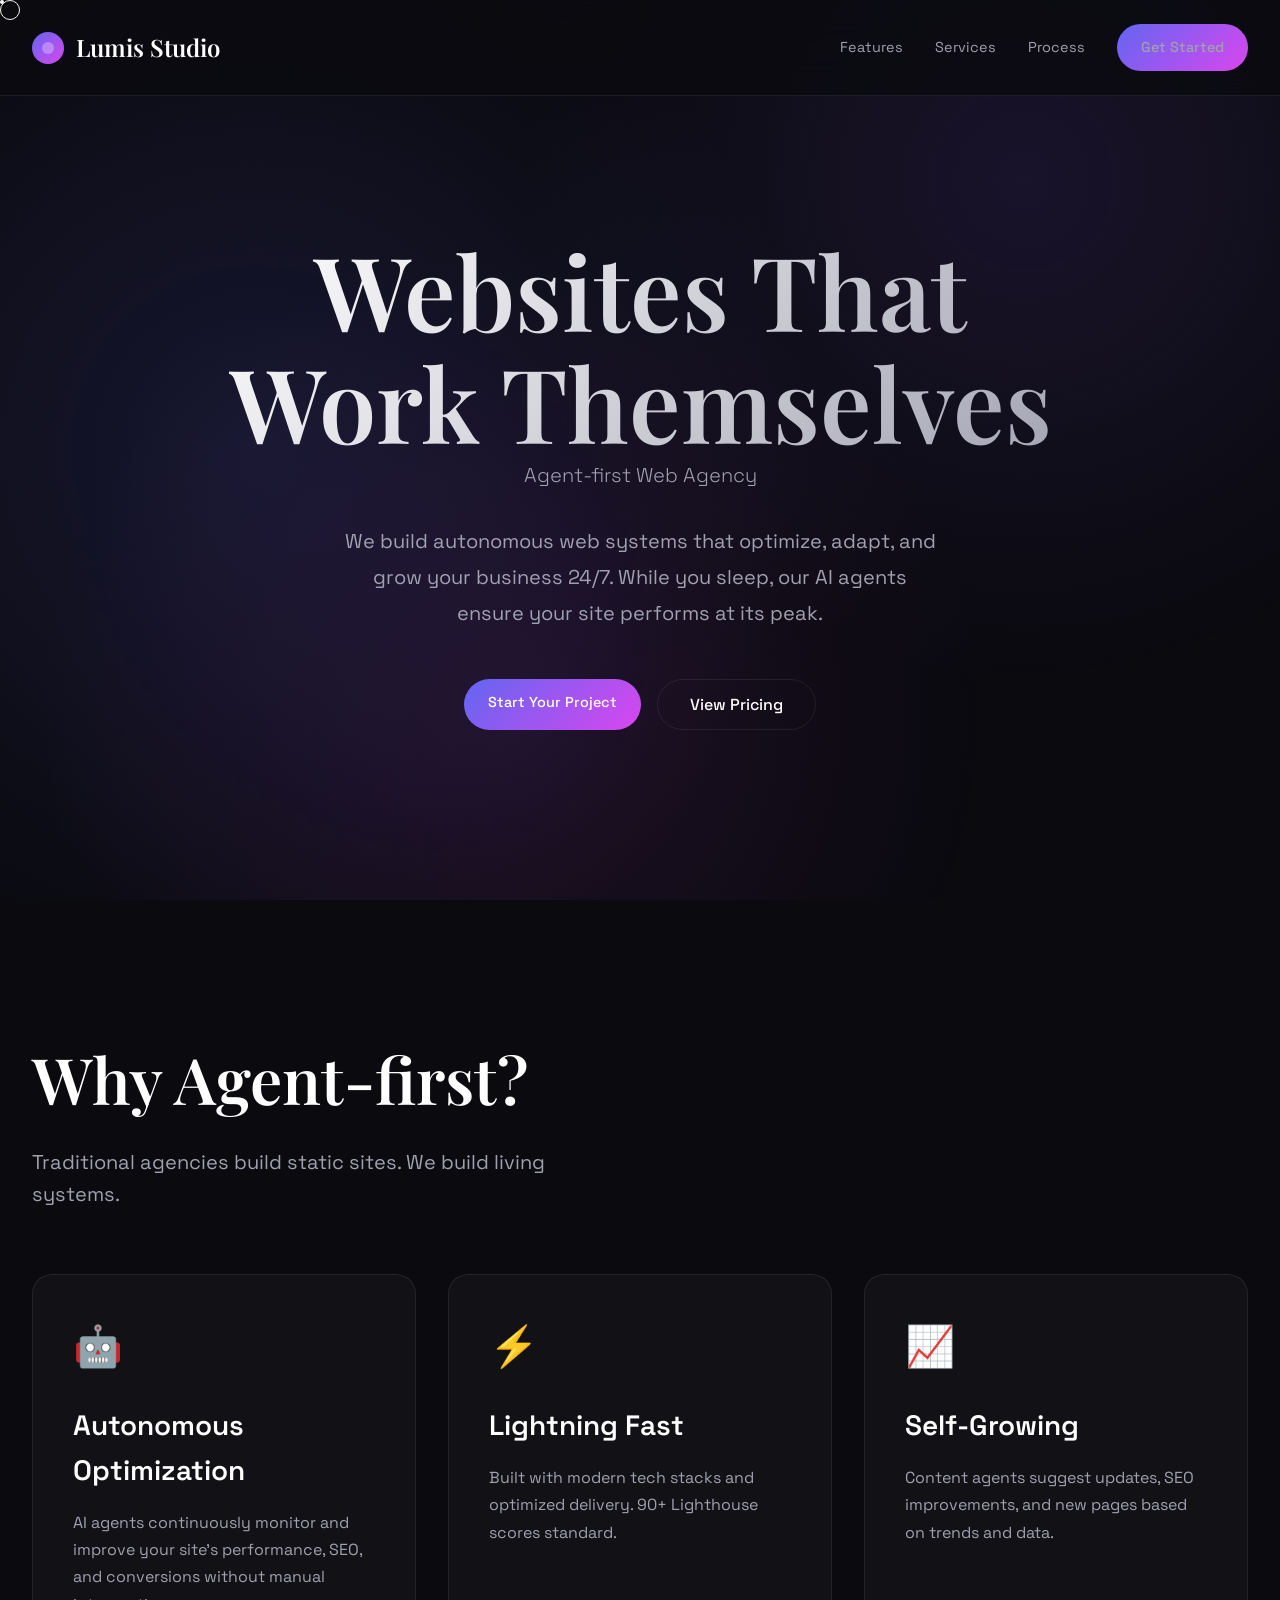
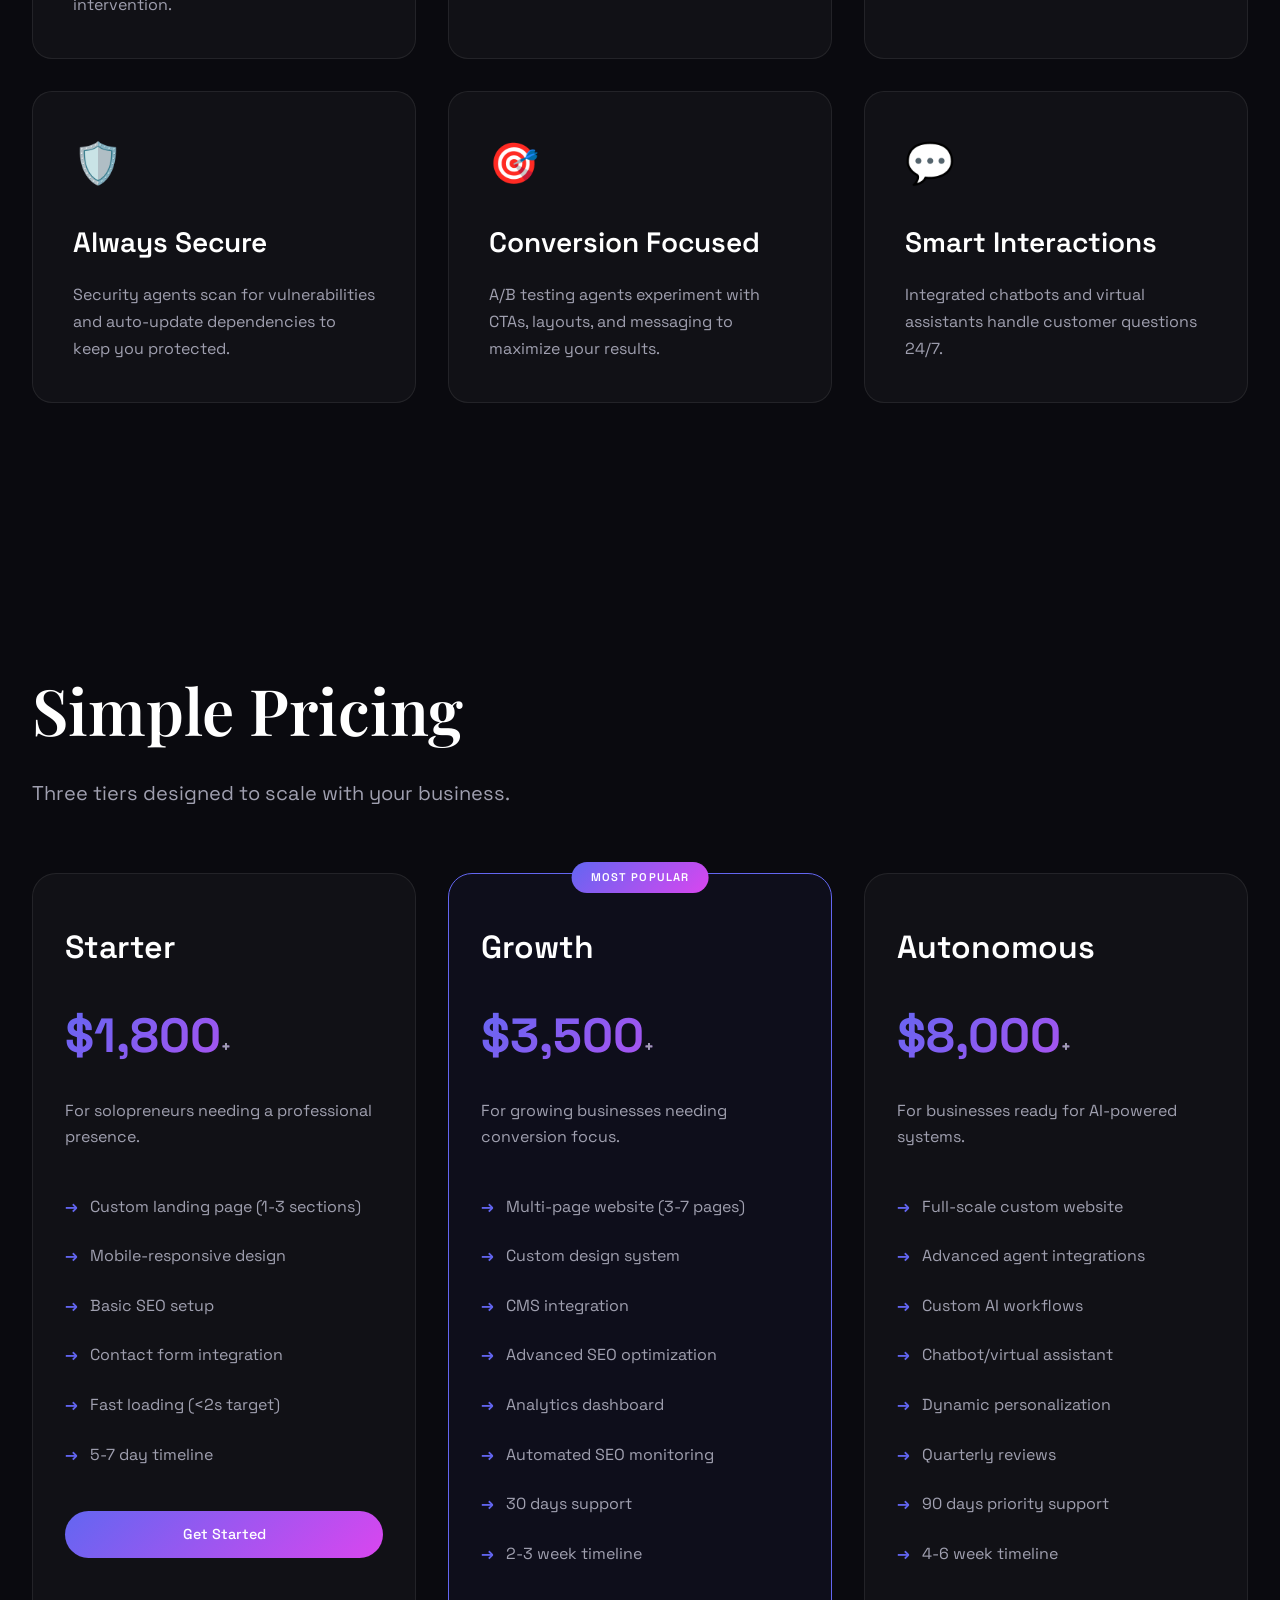
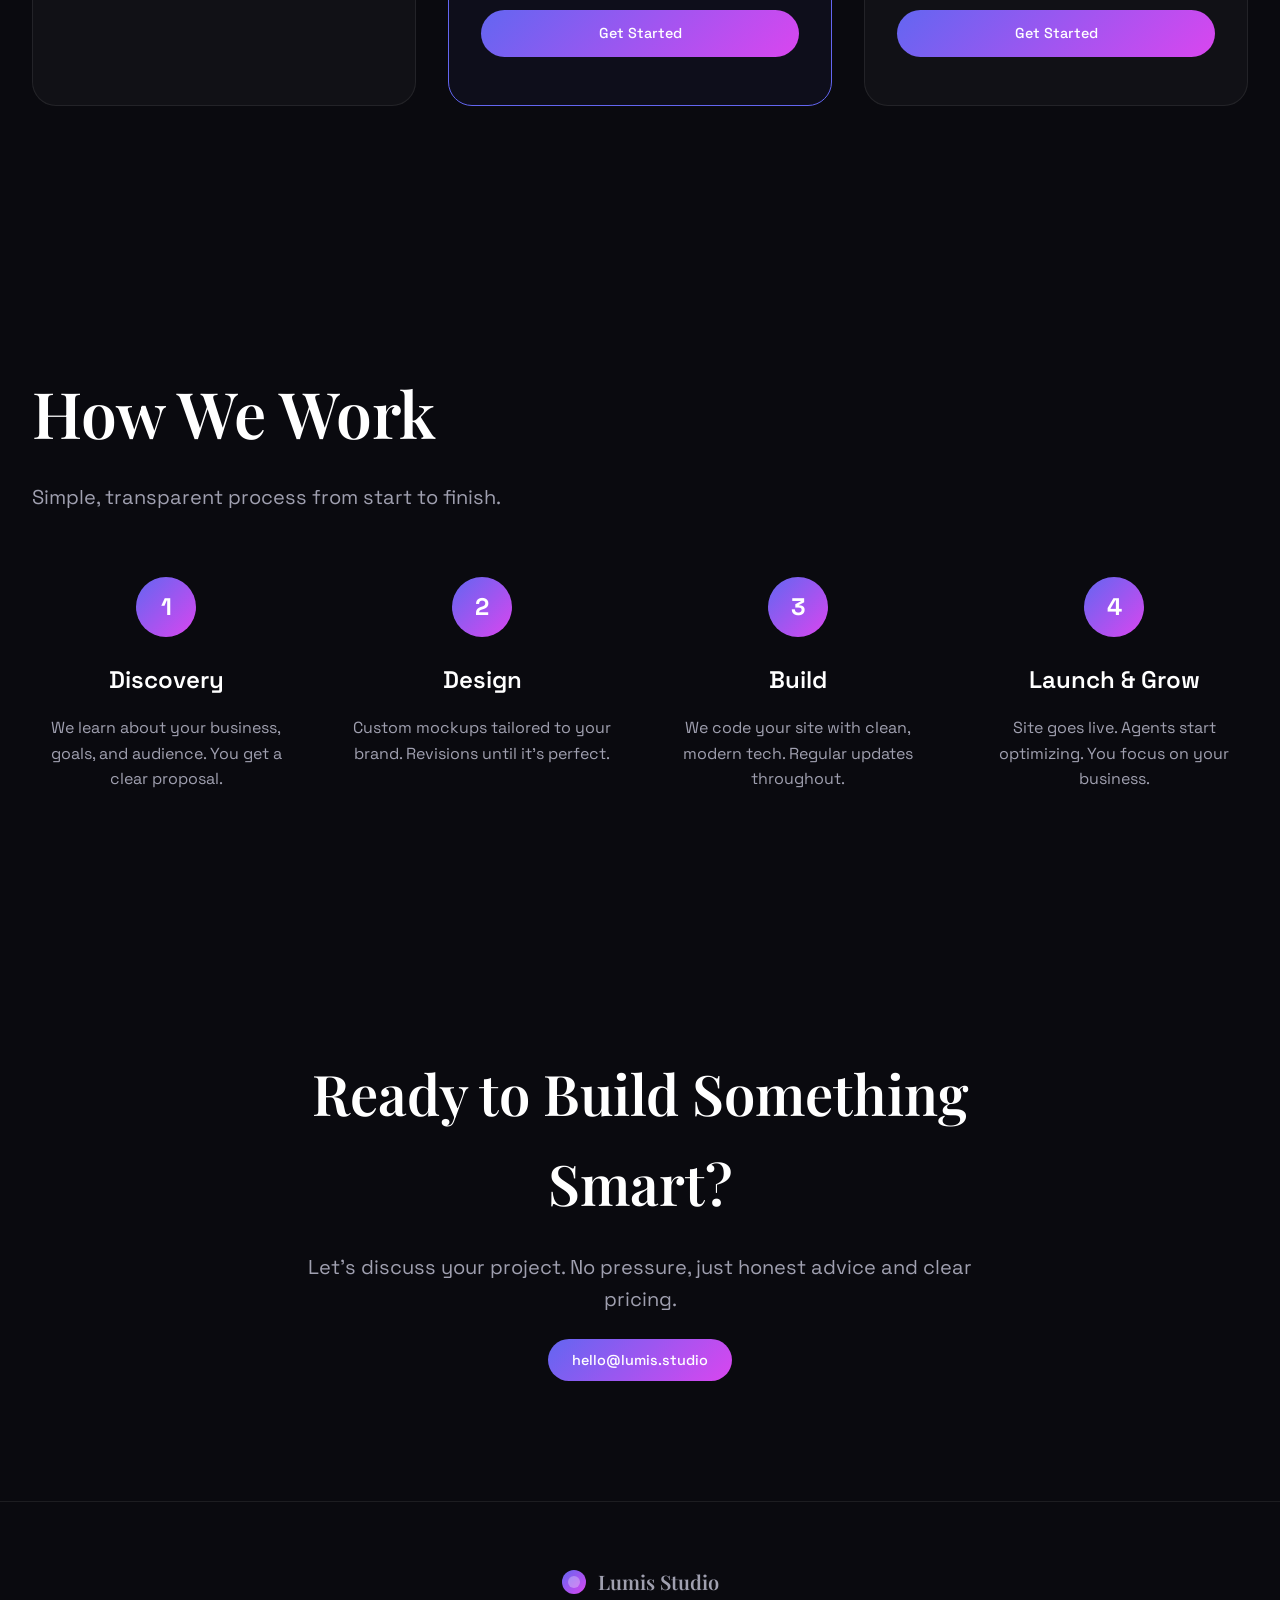
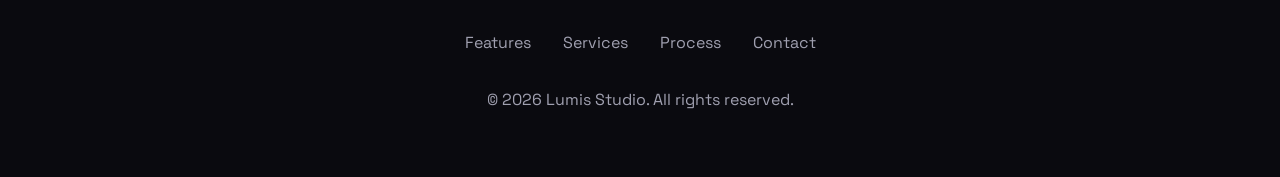
==== commit d7a8dbc5: "Complete redesign: ethereal future aesthetic with animations, glassmorphism, scroll reveals" ====
--- a/src/index.html
+++ b/src/index.html
@@ -3,47 +3,27 @@
 <head>
   <meta charset="UTF-8">
   <meta name="viewport" content="width=device-width, initial-scale=1.0">
-  <meta name="description" content="Lumis Studio builds agent-first websites that optimize, adapt, and grow while you sleep. Modern web agency powered by autonomous AI systems.">
   <title>Lumis Studio — Agent-first Web Agency</title>
   
   <!-- Fonts -->
   <link rel="preconnect" href="https://fonts.googleapis.com">
   <link rel="preconnect" href="https://fonts.gstatic.com" crossorigin>
-  <link href="https://fonts.googleapis.com/css2?family=Inter:wght@400;500;600;700&family=JetBrains+Mono:wght@400;500&display=swap" rel="stylesheet">
+  <link href="https://fonts.googleapis.com/css2?family=Space+Grotesk:wght@300;400;500;600;700&family=Playfair+Display:ital,wght@0,400;0,600;1,400&family=JetBrains+Mono:wght@400;500&display=swap" rel="stylesheet">
   
   <style>
-    /* ===== CSS Variables ===== */
     :root {
-      /* Primary Colors */
-      --lumis-light: #F5F5F7;
-      --clarity-white: #FFFFFF;
-      --agent-blue: #0066FF;
-      --deep-space: #0A0A0F;
-      
-      /* Secondary Colors */
-      --growth-green: #10B981;
-      --warning-amber: #F59E0B;
-      --soft-gray: #E5E7EB;
-      --text-muted: #6B7280;
-      
-      /* Typography */
-      --font-primary: 'Inter', -apple-system, BlinkMacSystemFont, 'Segoe UI', sans-serif;
-      --font-mono: 'JetBrains Mono', monospace;
-      
-      /* Spacing */
-      --space-xs: 0.5rem;
-      --space-sm: 1rem;
-      --space-md: 1.5rem;
-      --space-lg: 2rem;
-      --space-xl: 3rem;
-      --space-2xl: 5rem;
-      
-      /* Transitions */
-      --transition-fast: 150ms ease;
-      --transition-base: 300ms ease;
-    }
-
-    /* ===== Reset & Base ===== */
+      --bg-dark: #0a0a0f;
+      --bg-deeper: #050508;
+      --text-primary: #ffffff;
+      --text-secondary: #a0a0b0;
+      --accent-primary: #6366f1;
+      --accent-secondary: #8b5cf6;
+      --accent-tertiary: #d946ef;
+      --glass-bg: rgba(255, 255, 255, 0.03);
+      --glass-border: rgba(255, 255, 255, 0.08);
+      --glass-highlight: rgba(255, 255, 255, 0.12);
+    }
+
     * {
       margin: 0;
       padding: 0;
@@ -55,55 +35,87 @@
     }
 
     body {
-      font-family: var(--font-primary);
-      font-size: 16px;
+      font-family: 'Space Grotesk', sans-serif;
+      background: var(--bg-dark);
+      color: var(--text-primary);
+      overflow-x: hidden;
       line-height: 1.6;
-      color: var(--deep-space);
-      background: var(--clarity-white);
-      -webkit-font-smoothing: antialiased;
-      -moz-osx-font-smoothing: grayscale;
-    }
-
-    a {
-      color: var(--agent-blue);
-      text-decoration: none;
-      transition: color var(--transition-fast);
-    }
-
-    a:hover {
-      color: #0052CC;
-    }
-
-    img {
-      max-width: 100%;
-      height: auto;
-    }
-
-    /* ===== Layout ===== */
-    .container {
-      max-width: 1200px;
-      margin: 0 auto;
-      padding: 0 var(--space-md);
-    }
-
-    section {
-      padding: var(--space-2xl) 0;
-    }
-
-    /* ===== Header ===== */
+    }
+
+    /* Animated Background */
+    .bg-gradient {
+      position: fixed;
+      top: 0;
+      left: 0;
+      width: 100%;
+      height: 100vh;
+      z-index: -1;
+      background: 
+        radial-gradient(circle at 20% 50%, rgba(99, 102, 241, 0.15) 0%, transparent 50%),
+        radial-gradient(circle at 80% 20%, rgba(139, 92, 246, 0.12) 0%, transparent 40%),
+        radial-gradient(circle at 40% 80%, rgba(217, 70, 239, 0.1) 0%, transparent 45%);
+      animation: gradientShift 20s ease-in-out infinite;
+    }
+
+    @keyframes gradientShift {
+      0%, 100% { transform: scale(1); }
+      50% { transform: scale(1.1); }
+    }
+
+    /* Custom Cursor */
+    .cursor {
+      width: 20px;
+      height: 20px;
+      border: 1px solid var(--text-primary);
+      border-radius: 50%;
+      position: fixed;
+      pointer-events: none;
+      z-index: 9999;
+      transition: all 0.1s ease;
+      mix-blend-mode: difference;
+    }
+
+    .cursor-dot {
+      width: 4px;
+      height: 4px;
+      background: var(--text-primary);
+      border-radius: 50%;
+      position: fixed;
+      pointer-events: none;
+      z-index: 10000;
+    }
+
+    /* Typography */
+    h1, h2, h3 {
+      font-family: 'Playfair Display', serif;
+      font-weight: 600;
+    }
+
+    .hero-title {
+      font-size: clamp(3rem, 8vw, 7rem);
+      line-height: 1.1;
+      background: linear-gradient(135deg, #fff 0%, #a5a5b5 100%);
+      -webkit-background-clip: text;
+      -webkit-text-fill-color: transparent;
+      background-clip: text;
+    }
+
+    .section-title {
+      font-size: clamp(2rem, 5vw, 4rem);
+      margin-bottom: 1rem;
+    }
+
+    /* Header */
     .header {
       position: fixed;
       top: 0;
       left: 0;
       right: 0;
-      background: rgba(255, 255, 255, 0.95);
-      backdrop-filter: blur(10px);
-      border-bottom: 1px solid var(--soft-gray);
+      padding: 1.5rem 2rem;
+      background: rgba(10, 10, 15, 0.8);
+      backdrop-filter: blur(20px);
+      border-bottom: 1px solid var(--glass-border);
       z-index: 1000;
-      padding: var(--space-sm) 0;
-    }
-
-    .header-content {
       display: flex;
       justify-content: space-between;
       align-items: center;
@@ -112,211 +124,213 @@
     .logo {
       display: flex;
       align-items: center;
-      gap: var(--space-sm);
-    }
-
-    .logo svg {
-      width: 40px;
-      height: 40px;
-    }
-
-    .logo-text {
+      gap: 0.75rem;
+      font-family: 'Playfair Display', serif;
+      font-size: 1.5rem;
       font-weight: 600;
-      font-size: 1.25rem;
-      color: var(--deep-space);
+    }
+
+    .logo-icon {
+      width: 32px;
+      height: 32px;
+      background: linear-gradient(135deg, var(--accent-primary), var(--accent-tertiary));
+      border-radius: 50%;
+      position: relative;
+    }
+
+    .logo-icon::after {
+      content: '';
+      position: absolute;
+      top: 50%;
+      left: 50%;
+      transform: translate(-50%, -50%);
+      width: 12px;
+      height: 12px;
+      background: rgba(255, 255, 255, 0.3);
+      border-radius: 50%;
     }
 
     .nav {
       display: flex;
-      gap: var(--space-lg);
+      gap: 2rem;
+      align-items: center;
     }
 
     .nav a {
-      color: var(--deep-space);
+      color: var(--text-secondary);
+      text-decoration: none;
+      font-size: 0.9rem;
+      transition: color 0.3s ease;
+    }
+
+    .nav a:hover {
+      color: var(--text-primary);
+    }
+
+    .btn-primary {
+      background: linear-gradient(135deg, var(--accent-primary), var(--accent-tertiary));
+      color: white;
+      padding: 0.75rem 1.5rem;
+      border-radius: 50px;
+      text-decoration: none;
       font-weight: 500;
-      font-size: 0.95rem;
-    }
-
-    .nav a:hover {
-      color: var(--agent-blue);
-    }
-
-    .cta-button {
-      background: var(--agent-blue);
-      color: white !important;
-      padding: 0.75rem 1.5rem;
-      border-radius: 8px;
-      font-weight: 600;
-      transition: all var(--transition-base);
-    }
-
-    .cta-button:hover {
-      background: #0052CC;
-      transform: translateY(-2px);
-      box-shadow: 0 4px 12px rgba(0, 102, 255, 0.3);
-    }
-
-    /* ===== Hero Section ===== */
-    .hero {
-      padding-top: calc(80px + var(--space-2xl));
-      padding-bottom: var(--space-2xl);
-      background: linear-gradient(135deg, var(--lumis-light) 0%, var(--clarity-white) 100%);
-      text-align: center;
-    }
-
-    .hero h1 {
-      font-size: clamp(2.5rem, 6vw, 4rem);
-      font-weight: 700;
-      line-height: 1.1;
-      margin-bottom: var(--space-md);
-      letter-spacing: -0.02em;
-    }
-
-    .hero .tagline {
-      font-size: clamp(1.25rem, 3vw, 1.5rem);
-      color: var(--text-muted);
-      margin-bottom: var(--space-xl);
-      max-width: 600px;
-      margin-left: auto;
-      margin-right: auto;
-    }
-
-    .hero-buttons {
-      display: flex;
-      gap: var(--space-md);
-      justify-content: center;
-      flex-wrap: wrap;
-    }
-
-    .btn-primary {
-      background: var(--agent-blue);
-      color: white;
-      padding: 1rem 2rem;
-      border-radius: 8px;
-      font-weight: 600;
-      font-size: 1.1rem;
-      transition: all var(--transition-base);
+      font-size: 0.9rem;
+      transition: all 0.3s ease;
       border: none;
       cursor: pointer;
     }
 
     .btn-primary:hover {
-      background: #0052CC;
       transform: translateY(-2px);
-      box-shadow: 0 8px 20px rgba(0, 102, 255, 0.25);
-    }
-
-    .btn-secondary {
-      background: white;
-      color: var(--deep-space);
-      padding: 1rem 2rem;
-      border-radius: 8px;
-      font-weight: 600;
-      font-size: 1.1rem;
-      border: 2px solid var(--soft-gray);
-      cursor: pointer;
-      transition: all var(--transition-base);
-    }
-
-    .btn-secondary:hover {
-      border-color: var(--agent-blue);
-      color: var(--agent-blue);
-    }
-
-    /* ===== Features Section ===== */
-    .features {
-      background: var(--clarity-white);
-    }
-
-    .section-header {
-      text-align: center;
-      margin-bottom: var(--space-2xl);
-    }
-
-    .section-header h2 {
-      font-size: clamp(2rem, 4vw, 2.5rem);
-      margin-bottom: var(--space-sm);
-    }
-
-    .section-header p {
-      color: var(--text-muted);
-      font-size: 1.1rem;
-      max-width: 600px;
-      margin: 0 auto;
-    }
-
-    .features-grid {
-      display: grid;
-      grid-template-columns: repeat(auto-fit, minmax(300px, 1fr));
-      gap: var(--space-lg);
-    }
-
-    .feature-card {
-      padding: var(--space-lg);
-      border-radius: 12px;
-      background: var(--lumis-light);
-      transition: all var(--transition-base);
-    }
-
-    .feature-card:hover {
-      transform: translateY(-4px);
-      box-shadow: 0 12px 24px rgba(0, 0, 0, 0.08);
-    }
-
-    .feature-icon {
-      width: 48px;
-      height: 48px;
-      background: var(--agent-blue);
-      border-radius: 10px;
+      box-shadow: 0 10px 30px rgba(99, 102, 241, 0.4);
+    }
+
+    /* Hero Section */
+    .hero {
+      min-height: 100vh;
       display: flex;
       align-items: center;
       justify-content: center;
-      margin-bottom: var(--space-md);
-      font-size: 1.5rem;
+      padding: 8rem 2rem 4rem;
+      position: relative;
+    }
+
+    .hero-content {
+      max-width: 1200px;
+      text-align: center;
+    }
+
+    .hero-tagline {
+      font-size: 1.25rem;
+      color: var(--text-secondary);
+      margin-bottom: 1.5rem;
+      font-weight: 300;
+    }
+
+    .hero-subtitle {
+      font-size: 1.25rem;
+      color: var(--text-secondary);
+      max-width: 600px;
+      margin: 2rem auto 3rem;
+      line-height: 1.8;
+    }
+
+    .hero-buttons {
+      display: flex;
+      gap: 1rem;
+      justify-content: center;
+      flex-wrap: wrap;
+    }
+
+    .btn-secondary {
+      background: transparent;
+      color: var(--text-primary);
+      padding: 0.75rem 2rem;
+      border-radius: 50px;
+      border: 1px solid var(--glass-border);
+      text-decoration: none;
+      font-weight: 500;
+      transition: all 0.3s ease;
+    }
+
+    .btn-secondary:hover {
+      border-color: var(--accent-primary);
+      background: var(--glass-bg);
+    }
+
+    /* Features Section */
+    .features {
+      padding: 8rem 2rem;
+      max-width: 1400px;
+      margin: 0 auto;
+    }
+
+    .features-grid {
+      display: grid;
+      grid-template-columns: repeat(auto-fit, minmax(350px, 1fr));
+      gap: 2rem;
+      margin-top: 4rem;
+    }
+
+    .feature-card {
+      background: var(--glass-bg);
+      border: 1px solid var(--glass-border);
+      border-radius: 20px;
+      padding: 2.5rem;
+      transition: all 0.4s ease;
+      position: relative;
+      overflow: hidden;
+    }
+
+    .feature-card::before {
+      content: '';
+      position: absolute;
+      top: 0;
+      left: 0;
+      right: 0;
+      bottom: 0;
+      background: linear-gradient(135deg, rgba(99, 102, 241, 0.1), transparent);
+      opacity: 0;
+      transition: opacity 0.4s ease;
+    }
+
+    .feature-card:hover {
+      transform: translateY(-10px);
+      border-color: var(--glass-highlight);
+    }
+
+    .feature-card:hover::before {
+      opacity: 1;
+    }
+
+    .feature-icon {
+      font-size: 2.5rem;
+      margin-bottom: 1.5rem;
+      display: block;
     }
 
     .feature-card h3 {
-      font-size: 1.25rem;
-      margin-bottom: var(--space-xs);
+      font-size: 1.75rem;
+      margin-bottom: 1rem;
+      font-family: 'Space Grotesk', sans-serif;
     }
 
     .feature-card p {
-      color: var(--text-muted);
-      font-size: 0.95rem;
-    }
-
-    /* ===== Services/Pricing Section ===== */
+      color: var(--text-secondary);
+      line-height: 1.7;
+    }
+
+    /* Services Section */
     .services {
-      background: var(--lumis-light);
+      padding: 8rem 2rem;
+      max-width: 1400px;
+      margin: 0 auto;
     }
 
     .pricing-grid {
       display: grid;
       grid-template-columns: repeat(auto-fit, minmax(320px, 1fr));
-      gap: var(--space-lg);
+      gap: 2rem;
+      margin-top: 4rem;
     }
 
     .pricing-card {
-      background: var(--clarity-white);
-      border-radius: 16px;
-      padding: var(--space-xl);
-      box-shadow: 0 4px 12px rgba(0, 0, 0, 0.05);
-      transition: all var(--transition-base);
+      background: var(--glass-bg);
+      border: 1px solid var(--glass-border);
+      border-radius: 24px;
+      padding: 3rem 2rem;
+      transition: all 0.4s ease;
       position: relative;
     }
 
     .pricing-card.featured {
-      border: 2px solid var(--agent-blue);
-      transform: scale(1.02);
+      border-color: var(--accent-primary);
+      background: rgba(99, 102, 241, 0.05);
     }
 
     .pricing-card:hover {
-      transform: translateY(-4px);
-      box-shadow: 0 16px 32px rgba(0, 0, 0, 0.1);
-    }
-
-    .pricing-card.featured:hover {
-      transform: scale(1.02) translateY(-4px);
+      transform: translateY(-10px);
+      border-color: var(--accent-primary);
     }
 
     .popular-badge {
@@ -324,418 +338,415 @@
       top: -12px;
       left: 50%;
       transform: translateX(-50%);
-      background: var(--agent-blue);
-      color: white;
-      padding: 0.4rem 1rem;
+      background: linear-gradient(135deg, var(--accent-primary), var(--accent-tertiary));
+      padding: 0.4rem 1.2rem;
       border-radius: 20px;
-      font-size: 0.75rem;
+      font-size: 0.7rem;
       font-weight: 600;
       text-transform: uppercase;
-      letter-spacing: 0.05em;
+      letter-spacing: 0.1em;
     }
 
     .pricing-card h3 {
-      font-size: 1.5rem;
-      margin-bottom: var(--space-xs);
+      font-size: 2rem;
+      margin-bottom: 0.5rem;
+      font-family: 'Space Grotesk', sans-serif;
     }
 
     .price {
-      font-size: 2rem;
+      font-size: 3rem;
       font-weight: 700;
-      color: var(--agent-blue);
-      margin: var(--space-md) 0;
+      background: linear-gradient(135deg, var(--accent-primary), var(--accent-tertiary));
+      -webkit-background-clip: text;
+      -webkit-text-fill-color: transparent;
+      background-clip: text;
+      margin: 1.5rem 0;
     }
 
     .price span {
       font-size: 1rem;
-      font-weight: 400;
-      color: var(--text-muted);
+      color: var(--text-secondary);
+      -webkit-text-fill-color: var(--text-secondary);
     }
 
     .pricing-card ul {
       list-style: none;
-      margin: var(--space-lg) 0;
+      margin: 2rem 0;
     }
 
     .pricing-card li {
-      padding: var(--space-xs) 0;
-      color: var(--deep-space);
+      padding: 0.75rem 0;
+      color: var(--text-secondary);
       display: flex;
       align-items: flex-start;
-      gap: var(--space-xs);
+      gap: 0.75rem;
     }
 
     .pricing-card li::before {
-      content: "✓";
-      color: var(--growth-green);
+      content: '→';
+      color: var(--accent-primary);
       font-weight: 700;
     }
 
-    .pricing-card .btn-primary {
-      width: 100%;
-      text-align: center;
-      display: block;
-    }
-
-    /* ===== Process Section ===== */
+    /* Process Section */
     .process {
-      background: var(--clarity-white);
+      padding: 8rem 2rem;
+      max-width: 1400px;
+      margin: 0 auto;
     }
 
     .process-steps {
       display: grid;
       grid-template-columns: repeat(auto-fit, minmax(250px, 1fr));
-      gap: var(--space-lg);
-      counter-reset: step;
+      gap: 3rem;
+      margin-top: 4rem;
     }
 
     .process-step {
       text-align: center;
-      padding: var(--space-lg);
     }
 
     .step-number {
-      width: 48px;
-      height: 48px;
-      background: var(--agent-blue);
-      color: white;
+      width: 60px;
+      height: 60px;
+      background: linear-gradient(135deg, var(--accent-primary), var(--accent-tertiary));
       border-radius: 50%;
       display: flex;
       align-items: center;
       justify-content: center;
+      font-size: 1.5rem;
       font-weight: 700;
+      margin: 0 auto 1.5rem;
+    }
+
+    .process-step h3 {
+      font-size: 1.5rem;
+      margin-bottom: 1rem;
+      font-family: 'Space Grotesk', sans-serif;
+    }
+
+    .process-step p {
+      color: var(--text-secondary);
+    }
+
+    /* CTA Section */
+    .cta {
+      padding: 8rem 2rem;
+      text-align: center;
+      position: relative;
+    }
+
+    .cta-content {
+      max-width: 700px;
+      margin: 0 auto;
+    }
+
+    .cta h2 {
+      font-size: clamp(2rem, 5vw, 3.5rem);
+      margin-bottom: 1.5rem;
+    }
+
+    .cta p {
       font-size: 1.25rem;
-      margin: 0 auto var(--space-md);
-    }
-
-    .process-step h3 {
-      margin-bottom: var(--space-xs);
-    }
-
-    .process-step p {
-      color: var(--text-muted);
-      font-size: 0.95rem;
-    }
-
-    /* ===== CTA Section ===== */
-    .cta {
-      background: linear-gradient(135deg, var(--agent-blue) 0%, #00D4FF 100%);
-      color: white;
+      color: var(--text-secondary);
+      margin-bottom: 2rem;
+    }
+
+    /* Footer */
+    .footer {
+      padding: 4rem 2rem;
+      border-top: 1px solid var(--glass-border);
       text-align: center;
-      padding: var(--space-2xl) 0;
-    }
-
-    .cta h2 {
-      font-size: clamp(2rem, 4vw, 2.5rem);
-      margin-bottom: var(--space-md);
-    }
-
-    .cta p {
-      font-size: 1.1rem;
-      margin-bottom: var(--space-lg);
-      opacity: 0.95;
-    }
-
-    .cta .btn-primary {
-      background: white;
-      color: var(--agent-blue);
-    }
-
-    .cta .btn-primary:hover {
-      background: var(--lumis-light);
-    }
-
-    /* ===== Footer ===== */
-    .footer {
-      background: var(--deep-space);
-      color: white;
-      padding: var(--space-xl) 0;
+      color: var(--text-secondary);
     }
 
     .footer-content {
-      display: flex;
-      justify-content: space-between;
-      align-items: center;
-      flex-wrap: wrap;
-      gap: var(--space-md);
-    }
-
-    .footer-logo {
-      display: flex;
-      align-items: center;
-      gap: var(--space-sm);
-    }
-
-    .footer-logo svg {
-      width: 32px;
-      height: 32px;
-    }
-
-    .footer-logo span {
-      font-weight: 600;
-      font-size: 1.1rem;
+      max-width: 1200px;
+      margin: 0 auto;
     }
 
     .footer-links {
       display: flex;
-      gap: var(--space-lg);
+      justify-content: center;
+      gap: 2rem;
+      margin: 2rem 0;
     }
 
     .footer-links a {
-      color: white;
-      opacity: 0.8;
-      font-size: 0.9rem;
+      color: var(--text-secondary);
+      text-decoration: none;
+      transition: color 0.3s ease;
     }
 
     .footer-links a:hover {
+      color: var(--text-primary);
+    }
+
+    /* Scroll animations */
+    .reveal {
+      opacity: 0;
+      transform: translateY(40px);
+      transition: all 0.8s ease;
+    }
+
+    .reveal.active {
       opacity: 1;
-    }
-
-    .copyright {
-      text-align: center;
-      padding-top: var(--space-lg);
-      margin-top: var(--space-lg);
-      border-top: 1px solid rgba(255, 255, 255, 0.1);
-      font-size: 0.85rem;
-      opacity: 0.7;
-    }
-
-    /* ===== Responsive ===== */
+      transform: translateY(0);
+    }
+
+    /* Responsive */
     @media (max-width: 768px) {
       .nav {
         display: none;
       }
-
+      
       .hero-buttons {
         flex-direction: column;
         align-items: center;
       }
-
-      .pricing-card.featured {
-        transform: none;
-      }
-
-      .footer-content {
-        flex-direction: column;
-        text-align: center;
+      
+      .features-grid,
+      .pricing-grid {
+        grid-template-columns: 1fr;
       }
     }
   </style>
 </head>
 <body>
+  <!-- Background -->
+  <div class="bg-gradient"></div>
+  
+  <!-- Custom Cursor -->
+  <div class="cursor"></div>
+  <div class="cursor-dot"></div>
+
   <!-- Header -->
   <header class="header">
-    <div class="container header-content">
-      <a href="#" class="logo">
-        <svg viewBox="0 0 50 50" fill="none" xmlns="http://www.w3.org/2000/svg">
-          <circle cx="25" cy="25" r="12" fill="#0066FF"/>
-          <g stroke="#0066FF" stroke-width="2.5" stroke-linecap="round">
-            <line x1="25" y1="4" x2="25" y2="8"/>
-            <line x1="25" y1="42" x2="25" y2="46"/>
-            <line x1="4" y1="25" x2="8" y2="25"/>
-            <line x1="42" y1="25" x2="46" y2="25"/>
-            <line x1="8.07" y1="8.07" x2="10.89" y2="10.89"/>
-            <line x1="39.11" y1="39.11" x2="41.93" y2="41.93"/>
-            <line x1="8.07" y1="41.93" x2="10.89" y2="39.11"/>
-            <line x1="39.11" y1="10.89" x2="41.93" y2="8.07"/>
-          </g>
-        </svg>
-        <span class="logo-text">Lumis Studio</span>
-      </a>
-      <nav class="nav">
+    <div class="logo">
+      <div class="logo-icon"></div>
+      <span>Lumis Studio</span>
+    </div>
+    <nav class="nav">
+      <a href="#features">Features</a>
+      <a href="#services">Services</a>
+      <a href="#process">Process</a>
+      <a href="#contact" class="btn-primary">Get Started</a>
+    </nav>
+  </header>
+
+  <!-- Hero -->
+  <section class="hero">
+    <div class="hero-content">
+      <h1 class="hero-title">Websites That<br>Work Themselves</h1>
+      <p class="hero-tagline">Agent-first Web Agency</p>
+      <p class="hero-subtitle">
+        We build autonomous web systems that optimize, adapt, and grow your business 24/7. 
+        While you sleep, our AI agents ensure your site performs at its peak.
+      </p>
+      <div class="hero-buttons">
+        <a href="#contact" class="btn-primary">Start Your Project</a>
+        <a href="#services" class="btn-secondary">View Pricing</a>
+      </div>
+    </div>
+  </section>
+
+  <!-- Features -->
+  <section id="features" class="features">
+    <div class="reveal">
+      <h2 class="section-title">Why Agent-first?</h2>
+      <p style="color: var(--text-secondary); font-size: 1.25rem; max-width: 600px;">
+        Traditional agencies build static sites. We build living systems.
+      </p>
+    </div>
+    
+    <div class="features-grid">
+      <div class="feature-card reveal">
+        <span class="feature-icon">🤖</span>
+        <h3>Autonomous Optimization</h3>
+        <p>AI agents continuously monitor and improve your site's performance, SEO, and conversions without manual intervention.</p>
+      </div>
+      
+      <div class="feature-card reveal">
+        <span class="feature-icon">⚡</span>
+        <h3>Lightning Fast</h3>
+        <p>Built with modern tech stacks and optimized delivery. 90+ Lighthouse scores standard.</p>
+      </div>
+      
+      <div class="feature-card reveal">
+        <span class="feature-icon">📈</span>
+        <h3>Self-Growing</h3>
+        <p>Content agents suggest updates, SEO improvements, and new pages based on trends and data.</p>
+      </div>
+      
+      <div class="feature-card reveal">
+        <span class="feature-icon">🛡️</span>
+        <h3>Always Secure</h3>
+        <p>Security agents scan for vulnerabilities and auto-update dependencies to keep you protected.</p>
+      </div>
+      
+      <div class="feature-card reveal">
+        <span class="feature-icon">🎯</span>
+        <h3>Conversion Focused</h3>
+        <p>A/B testing agents experiment with CTAs, layouts, and messaging to maximize your results.</p>
+      </div>
+      
+      <div class="feature-card reveal">
+        <span class="feature-icon">💬</span>
+        <h3>Smart Interactions</h3>
+        <p>Integrated chatbots and virtual assistants handle customer questions 24/7.</p>
+      </div>
+    </div>
+  </section>
+
+  <!-- Services -->
+  <section id="services" class="services">
+    <div class="reveal">
+      <h2 class="section-title">Simple Pricing</h2>
+      <p style="color: var(--text-secondary); font-size: 1.25rem;">
+        Three tiers designed to scale with your business.
+      </p>
+    </div>
+    
+    <div class="pricing-grid">
+      <div class="pricing-card reveal">
+        <h3>Starter</h3>
+        <div class="price">$1,800<span>+</span></div>
+        <p style="color: var(--text-secondary);">For solopreneurs needing a professional presence.</p>
+        <ul>
+          <li>Custom landing page (1-3 sections)</li>
+          <li>Mobile-responsive design</li>
+          <li>Basic SEO setup</li>
+          <li>Contact form integration</li>
+          <li>Fast loading (&lt;2s target)</li>
+          <li>5-7 day timeline</li>
+        </ul>
+        <a href="#contact" class="btn-primary" style="display: block; text-align: center;">Get Started</a>
+      </div>
+
+      <div class="pricing-card featured reveal">
+        <div class="popular-badge">Most Popular</div>
+        <h3>Growth</h3>
+        <div class="price">$3,500<span>+</span></div>
+        <p style="color: var(--text-secondary);">For growing businesses needing conversion focus.</p>
+        <ul>
+          <li>Multi-page website (3-7 pages)</li>
+          <li>Custom design system</li>
+          <li>CMS integration</li>
+          <li>Advanced SEO optimization</li>
+          <li>Analytics dashboard</li>
+          <li>Automated SEO monitoring</li>
+          <li>30 days support</li>
+          <li>2-3 week timeline</li>
+        </ul>
+        <a href="#contact" class="btn-primary" style="display: block; text-align: center;">Get Started</a>
+      </div>
+
+      <div class="pricing-card reveal">
+        <h3>Autonomous</h3>
+        <div class="price">$8,000<span>+</span></div>
+        <p style="color: var(--text-secondary);">For businesses ready for AI-powered systems.</p>
+        <ul>
+          <li>Full-scale custom website</li>
+          <li>Advanced agent integrations</li>
+          <li>Custom AI workflows</li>
+          <li>Chatbot/virtual assistant</li>
+          <li>Dynamic personalization</li>
+          <li>Quarterly reviews</li>
+          <li>90 days priority support</li>
+          <li>4-6 week timeline</li>
+        </ul>
+        <a href="#contact" class="btn-primary" style="display: block; text-align: center;">Get Started</a>
+      </div>
+    </div>
+  </section>
+
+  <!-- Process -->
+  <section id="process" class="process">
+    <div class="reveal">
+      <h2 class="section-title">How We Work</h2>
+      <p style="color: var(--text-secondary); font-size: 1.25rem;">
+        Simple, transparent process from start to finish.
+      </p>
+    </div>
+    
+    <div class="process-steps">
+      <div class="process-step reveal">
+        <div class="step-number">1</div>
+        <h3>Discovery</h3>
+        <p>We learn about your business, goals, and audience. You get a clear proposal.</p>
+      </div>
+      <div class="process-step reveal">
+        <div class="step-number">2</div>
+        <h3>Design</h3>
+        <p>Custom mockups tailored to your brand. Revisions until it's perfect.</p>
+      </div>
+      <div class="process-step reveal">
+        <div class="step-number">3</div>
+        <h3>Build</h3>
+        <p>We code your site with clean, modern tech. Regular updates throughout.</p>
+      </div>
+      <div class="process-step reveal">
+        <div class="step-number">4</div>
+        <h3>Launch & Grow</h3>
+        <p>Site goes live. Agents start optimizing. You focus on your business.</p>
+      </div>
+    </div>
+  </section>
+
+  <!-- CTA -->
+  <section id="contact" class="cta">
+    <div class="cta-content reveal">
+      <h2>Ready to Build Something Smart?</h2>
+      <p>Let's discuss your project. No pressure, just honest advice and clear pricing.</p>
+      <a href="mailto:hello@lumis.studio" class="btn-primary">hello@lumis.studio</a>
+    </div>
+  </section>
+
+  <!-- Footer -->
+  <footer class="footer">
+    <div class="footer-content">
+      <div class="logo" style="justify-content: center; margin-bottom: 1rem;">
+        <div class="logo-icon" style="width: 24px; height: 24px;"></div>
+        <span style="font-size: 1.25rem;">Lumis Studio</span>
+      </div>
+      <div class="footer-links">
         <a href="#features">Features</a>
         <a href="#services">Services</a>
         <a href="#process">Process</a>
-        <a href="#contact" class="cta-button">Get Started</a>
-      </nav>
-    </div>
-  </header>
-
-  <!-- Hero Section -->
-  <section class="hero">
-    <div class="container">
-      <h1>Websites That Work<br>Themselves</h1>
-      <p class="tagline">Agent-first web agency. Build once, let autonomous systems optimize, adapt, and grow your online presence 24/7.</p>
-      <div class="hero-buttons">
-        <a href="#contact" class="btn-primary">Start Your Project</a>
-        <a href="#services" class="btn-secondary">View Pricing</a>
-      </div>
-    </div>
-  </section>
-
-  <!-- Features Section -->
-  <section id="features" class="features">
-    <div class="container">
-      <div class="section-header">
-        <h2>Why Agent-First?</h2>
-        <p>Traditional agencies build static sites. We build living systems.</p>
-      </div>
-      <div class="features-grid">
-        <div class="feature-card">
-          <div class="feature-icon">🤖</div>
-          <h3>Autonomous Optimization</h3>
-          <p>AI agents continuously monitor and improve your site's performance, SEO, and conversions without manual intervention.</p>
-        </div>
-        <div class="feature-card">
-          <div class="feature-icon">⚡</div>
-          <h3>Lightning Fast</h3>
-          <p>Built with modern tech stacks and optimized delivery. 90+ Lighthouse scores standard.</p>
-        </div>
-        <div class="feature-card">
-          <div class="feature-icon">📈</div>
-          <h3>Self-Growing</h3>
-          <p>Content agents suggest updates, SEO improvements, and new pages based on trends and data.</p>
-        </div>
-        <div class="feature-card">
-          <div class="feature-icon">🛡️</div>
-          <h3>Always Secure</h3>
-          <p>Security agents scan for vulnerabilities and auto-update dependencies to keep you protected.</p>
-        </div>
-        <div class="feature-card">
-          <div class="feature-icon">🎯</div>
-          <h3>Conversion Focused</h3>
-          <p>A/B testing agents experiment with CTAs, layouts, and messaging to maximize your results.</p>
-        </div>
-        <div class="feature-card">
-          <div class="feature-icon">💬</div>
-          <h3>Smart Interactions</h3>
-          <p>Integrated chatbots and virtual assistants handle customer questions 24/7.</p>
-        </div>
-      </div>
-    </div>
-  </section>
-
-  <!-- Services/Pricing Section -->
-  <section id="services" class="services">
-    <div class="container">
-      <div class="section-header">
-        <h2>Simple, Transparent Pricing</h2>
-        <p>Three tiers designed to scale with your business.</p>
-      </div>
-      <div class="pricing-grid">
-        <!-- Starter Tier -->
-        <div class="pricing-card">
-          <h3>Starter</h3>
-          <div class="price">$1,800<span>+</span></div>
-          <p>For solopreneurs and small businesses needing a professional presence.</p>
-          <ul>
-            <li>Custom landing page (1-3 sections)</li>
-            <li>Mobile-responsive design</li>
-            <li>Basic SEO setup</li>
-            <li>Contact form integration</li>
-            <li>Fast loading (&lt;2s target)</li>
-            <li>1 round of revisions</li>
-            <li>5-7 day timeline</li>
-          </ul>
-          <a href="#contact" class="btn-primary">Get Started</a>
-        </div>
-
-        <!-- Growth Tier -->
-        <div class="pricing-card featured">
-          <div class="popular-badge">Most Popular</div>
-          <h3>Growth</h3>
-          <div class="price">$3,500<span>+</span></div>
-          <p>For growing businesses needing multi-page sites with conversion focus.</p>
-          <ul>
-            <li>Multi-page website (3-7 pages)</li>
-            <li>Custom design system</li>
-            <li>CMS integration</li>
-            <li>Advanced SEO optimization</li>
-            <li>Analytics dashboard</li>
-            <li>Automated SEO monitoring</li>
-            <li>30 days post-launch support</li>
-            <li>2-3 week timeline</li>
-          </ul>
-          <a href="#contact" class="btn-primary">Get Started</a>
-        </div>
-
-        <!-- Autonomous Tier -->
-        <div class="pricing-card">
-          <h3>Autonomous</h3>
-          <div class="price">$8,000<span>+</span></div>
-          <p>For businesses ready for AI-powered, self-optimizing web systems.</p>
-          <ul>
-            <li>Full-scale custom website</li>
-            <li>Advanced agent integrations</li>
-            <li>Custom AI workflows</li>
-            <li>Chatbot/virtual assistant</li>
-            <li>Dynamic content personalization</li>
-            <li>Quarterly optimization reviews</li>
-            <li>90 days priority support</li>
-            <li>4-6 week timeline</li>
-          </ul>
-          <a href="#contact" class="btn-primary">Get Started</a>
-        </div>
-      </div>
-    </div>
-  </section>
-
-  <!-- Process Section -->
-  <section id="process" class="process">
-    <div class="container">
-      <div class="section-header">
-        <h2>How We Work</h2>
-        <p>Simple, transparent process from start to finish.</p>
-      </div>
-      <div class="process-steps">
-        <div class="process-step">
-          <div class="step-number">1</div>
-          <h3>Discovery</h3>
-          <p>We learn about your business, goals, and audience. You get a clear proposal.</p>
-        </div>
-        <div class="process-step">
-          <div class="step-number">2</div>
-          <h3>Design</h3>
-          <p>Custom mockups tailored to your brand. Revisions until it's perfect.</p>
-        </div>
-        <div class="process-step">
-          <div class="step-number">3</div>
-          <h3>Build</h3>
-          <p>We code your site with clean, modern tech. Regular updates throughout.</p>
-        </div>
-        <div class="process-step">
-          <div class="step-number">4</div>
-          <h3>Launch & Grow</h3>
-          <p>Site goes live. Agents start optimizing. You focus on your business.</p>
-        </div>
-      </div>
-    </div>
-  </section>
-
-  <!-- CTA Section -->
-  <section id="contact" class="cta">
-    <div class="container">
-      <h2>Ready to Build Something Smart?</h2>
-      <p>Let's discuss your project. No pressure, just honest advice and clear pricing.</p>
-      <a href="mailto:hello@lumis.studio" class="btn-primary">hello@lumis.studio</a>
-    </div>
-  </section>
-
-  <!-- Footer -->
-  <footer class="footer">
-    <div class="container">
-      <div class="footer-content">
-        <div class="footer-logo">
-          <svg viewBox="0 0 50 50" fill="none" xmlns="http://www.w3.org/2000/svg">
-            <circle cx="25" cy="25" r="12" fill="#0066FF"/>
-            <g stroke="#0066FF" stroke-width="2.5" stroke-linecap="round">
-              <line x1="25" y1="4" x2="25" y2="46"/>
-              <line x1="4" y1="25" x2="46" y2="25"/>
-            </g>
-          </svg>
-          <span>Lumis Studio</span>
-        </div>
-        <div class="footer-links">
-          <a href="#features">Features</a>
-          <a href="#services">Services</a>
-          <a href="#process">Process</a>
-          <a href="mailto:hello@lumis.studio">Contact</a>
-        </div>
-      </div>
-      <div class="copyright">
-        © 2026 Lumis Studio. Agent-first Web Agency. All rights reserved.
-      </div>
+        <a href="mailto:hello@lumis.studio">Contact</a>
+      </div>
+      <p>&copy; 2026 Lumis Studio. All rights reserved.</p>
     </div>
   </footer>
+
+  <script>
+    // Custom Cursor
+    const cursor = document.querySelector('.cursor');
+    const cursorDot = document.querySelector('.cursor-dot');
+    
+    document.addEventListener('mousemove', (e) => {
+      cursor.style.left = e.clientX + 'px';
+      cursor.style.top = e.clientY + 'px';
+      cursorDot.style.left = e.clientX + 'px';
+      cursorDot.style.top = e.clientY + 'px';
+    });
+
+    // Scroll Reveal
+    function reveal() {
+      const reveals = document.querySelectorAll('.reveal');
+      reveals.forEach(el => {
+        const windowHeight = window.innerHeight;
+        const elementTop = el.getBoundingClientRect().top;
+        const elementVisible = 150;
+        
+        if (elementTop < windowHeight - elementVisible) {
+          el.classList.add('active');
+        }
+      });
+    }
+
+    window.addEventListener('scroll', reveal);
+    reveal(); // Initial check
+  </script>
 </body>
 </html>
